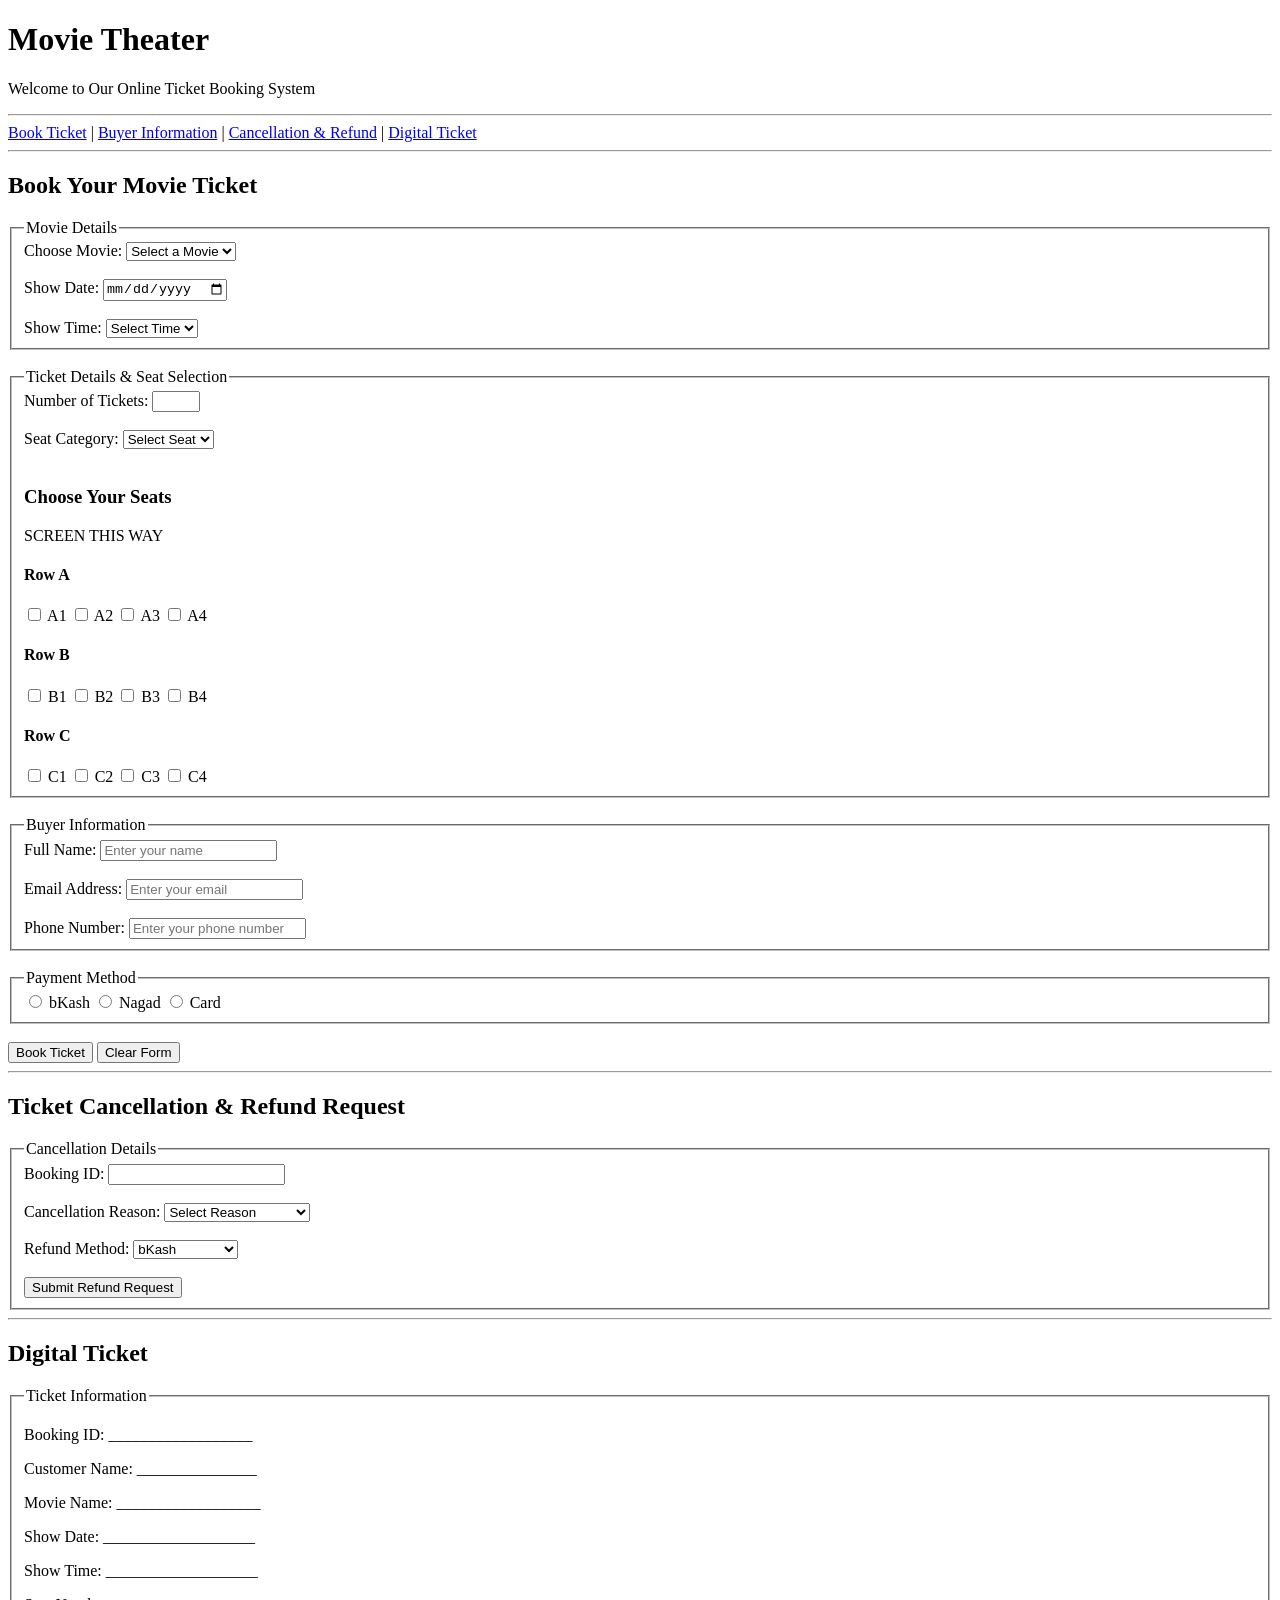
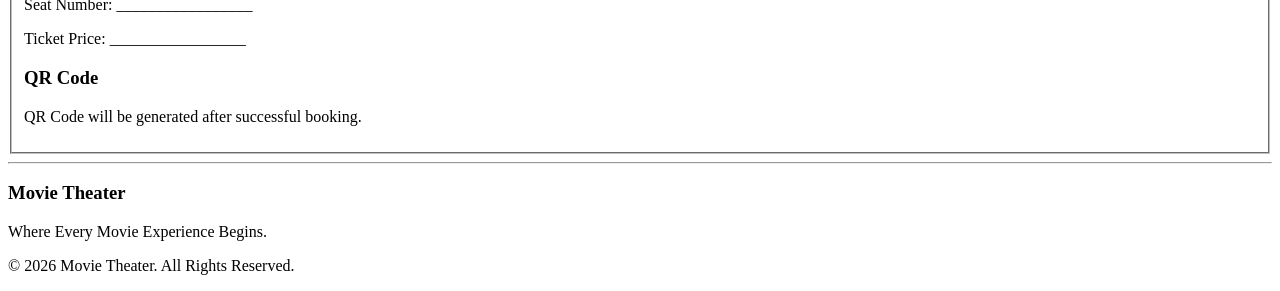
==== ticket-buyer/index.html @ be24940f "Updated Ticket Buyer HTML Module" ====
<!DOCTYPE html>
<html lang="en">

<head>
    <meta charset="UTF-8">
    <title>Movie Theater - Ticket Buyer</title>
</head>

<body>

    <h1>Movie Theater</h1>
    <p>Welcome to Our Online Ticket Booking System</p>

    <hr>

    <nav>
        <a href="#booking">Book Ticket</a> |
        <a href="#buyer">Buyer Information</a> |
        <a href="#cancellation">Cancellation & Refund</a> |
        <a href="#digital-ticket">Digital Ticket</a>
    </nav>

    <hr>

    <h2 id="booking">Book Your Movie Ticket</h2>

    <form action="#" method="post">

        <fieldset>
            <legend>Movie Details</legend>

            <label for="movie">Choose Movie:</label>
            <select id="movie" name="movie" required>
                <option value="">Select a Movie</option>
                <option value="Avengers">Avengers</option>
                <option value="Interstellar">Interstellar</option>
                <option value="Inception">Inception</option>
                <option value="Titanic">Titanic</option>
            </select>

            <br><br>

            <label for="date">Show Date:</label>
            <input type="date" id="date" name="date" required>

            <br><br>

            <label for="time">Show Time:</label>
            <select id="time" name="time" required>
                <option value="">Select Time</option>
                <option>10:00 AM</option>
                <option>01:00 PM</option>
                <option>04:00 PM</option>
                <option>07:00 PM</option>
                <option>09:00 PM</option>
            </select>
        </fieldset>

        <br>

        <fieldset>
            <legend>Ticket Details & Seat Selection</legend>

            <label for="quantity">Number of Tickets:</label>
            <input type="number" id="quantity" name="quantity" min="1" max="10" required>

            <br><br>

            <label for="category">Seat Category:</label>
            <select id="category" name="category" required>
                <option value="">Select Seat</option>
                <option>Regular</option>
                <option>Premium</option>
                <option>VIP</option>
            </select>

            <br><br>

            <h3>Choose Your Seats</h3>

            <p>SCREEN THIS WAY</p>

            <h4>Row A</h4>
            <input type="checkbox" name="seat[]" value="A1"> A1
            <input type="checkbox" name="seat[]" value="A2"> A2
            <input type="checkbox" name="seat[]" value="A3"> A3
            <input type="checkbox" name="seat[]" value="A4"> A4

            <h4>Row B</h4>
            <input type="checkbox" name="seat[]" value="B1"> B1
            <input type="checkbox" name="seat[]" value="B2"> B2
            <input type="checkbox" name="seat[]" value="B3"> B3
            <input type="checkbox" name="seat[]" value="B4"> B4

            <h4>Row C</h4>
            <input type="checkbox" name="seat[]" value="C1"> C1
            <input type="checkbox" name="seat[]" value="C2"> C2
            <input type="checkbox" name="seat[]" value="C3"> C3
            <input type="checkbox" name="seat[]" value="C4"> C4

        </fieldset>

        <br>

        <fieldset id="buyer">
            <legend>Buyer Information</legend>

            <label for="name">Full Name:</label>
            <input type="text" id="name" name="name" placeholder="Enter your name" required>

            <br><br>

            <label for="email">Email Address:</label>
            <input type="email" id="email" name="email" placeholder="Enter your email" required>

            <br><br>

            <label for="phone">Phone Number:</label>
            <input type="tel" id="phone" name="phone" placeholder="Enter your phone number" required>

        </fieldset>

        <br>

        <fieldset>
            <legend>Payment Method</legend>

            <input type="radio" id="bkash" name="payment" value="bKash" required>
            <label for="bkash">bKash</label>

            <input type="radio" id="nagad" name="payment" value="Nagad">
            <label for="nagad">Nagad</label>

            <input type="radio" id="card" name="payment" value="Card">
            <label for="card">Card</label>

        </fieldset>

        <br>

        <button type="submit">Book Ticket</button>
        <button type="reset">Clear Form</button>

    </form>

    <hr>

    <h2 id="cancellation">Ticket Cancellation & Refund Request</h2>

    <form action="#" method="post">

        <fieldset>
            <legend>Cancellation Details</legend>

            <label for="bookingid">Booking ID:</label>
            <input type="text" id="bookingid" name="bookingid" required>

            <br><br>

            <label for="reason">Cancellation Reason:</label>
            <select id="reason" name="reason" required>
                <option value="">Select Reason</option>
                <option>Change of Plans</option>
                <option>Wrong Booking</option>
                <option>Personal Emergency</option>
                <option>Other</option>
            </select>

            <br><br>

            <label for="refund">Refund Method:</label>
            <select id="refund" name="refund">
                <option>bKash</option>
                <option>Nagad</option>
                <option>Bank Account</option>
            </select>

            <br><br>

            <button type="submit">Submit Refund Request</button>
        </fieldset>

    </form>

    <hr>

    <h2 id="digital-ticket">Digital Ticket</h2>

    <fieldset>
        <legend>Ticket Information</legend>

        <p>Booking ID: __________________</p>
        <p>Customer Name: _______________</p>
        <p>Movie Name: __________________</p>
        <p>Show Date: ___________________</p>
        <p>Show Time: ___________________</p>
        <p>Seat Number: _________________</p>
        <p>Ticket Price: _________________</p>

        <h3>QR Code</h3>

        <p>QR Code will be generated after successful booking.</p>

    </fieldset>

    <hr>

    <footer>
        <h3>Movie Theater</h3>
        <p>Where Every Movie Experience Begins.</p>
        <p>&copy; 2026 Movie Theater. All Rights Reserved.</p>
    </footer>

</body>

</html>
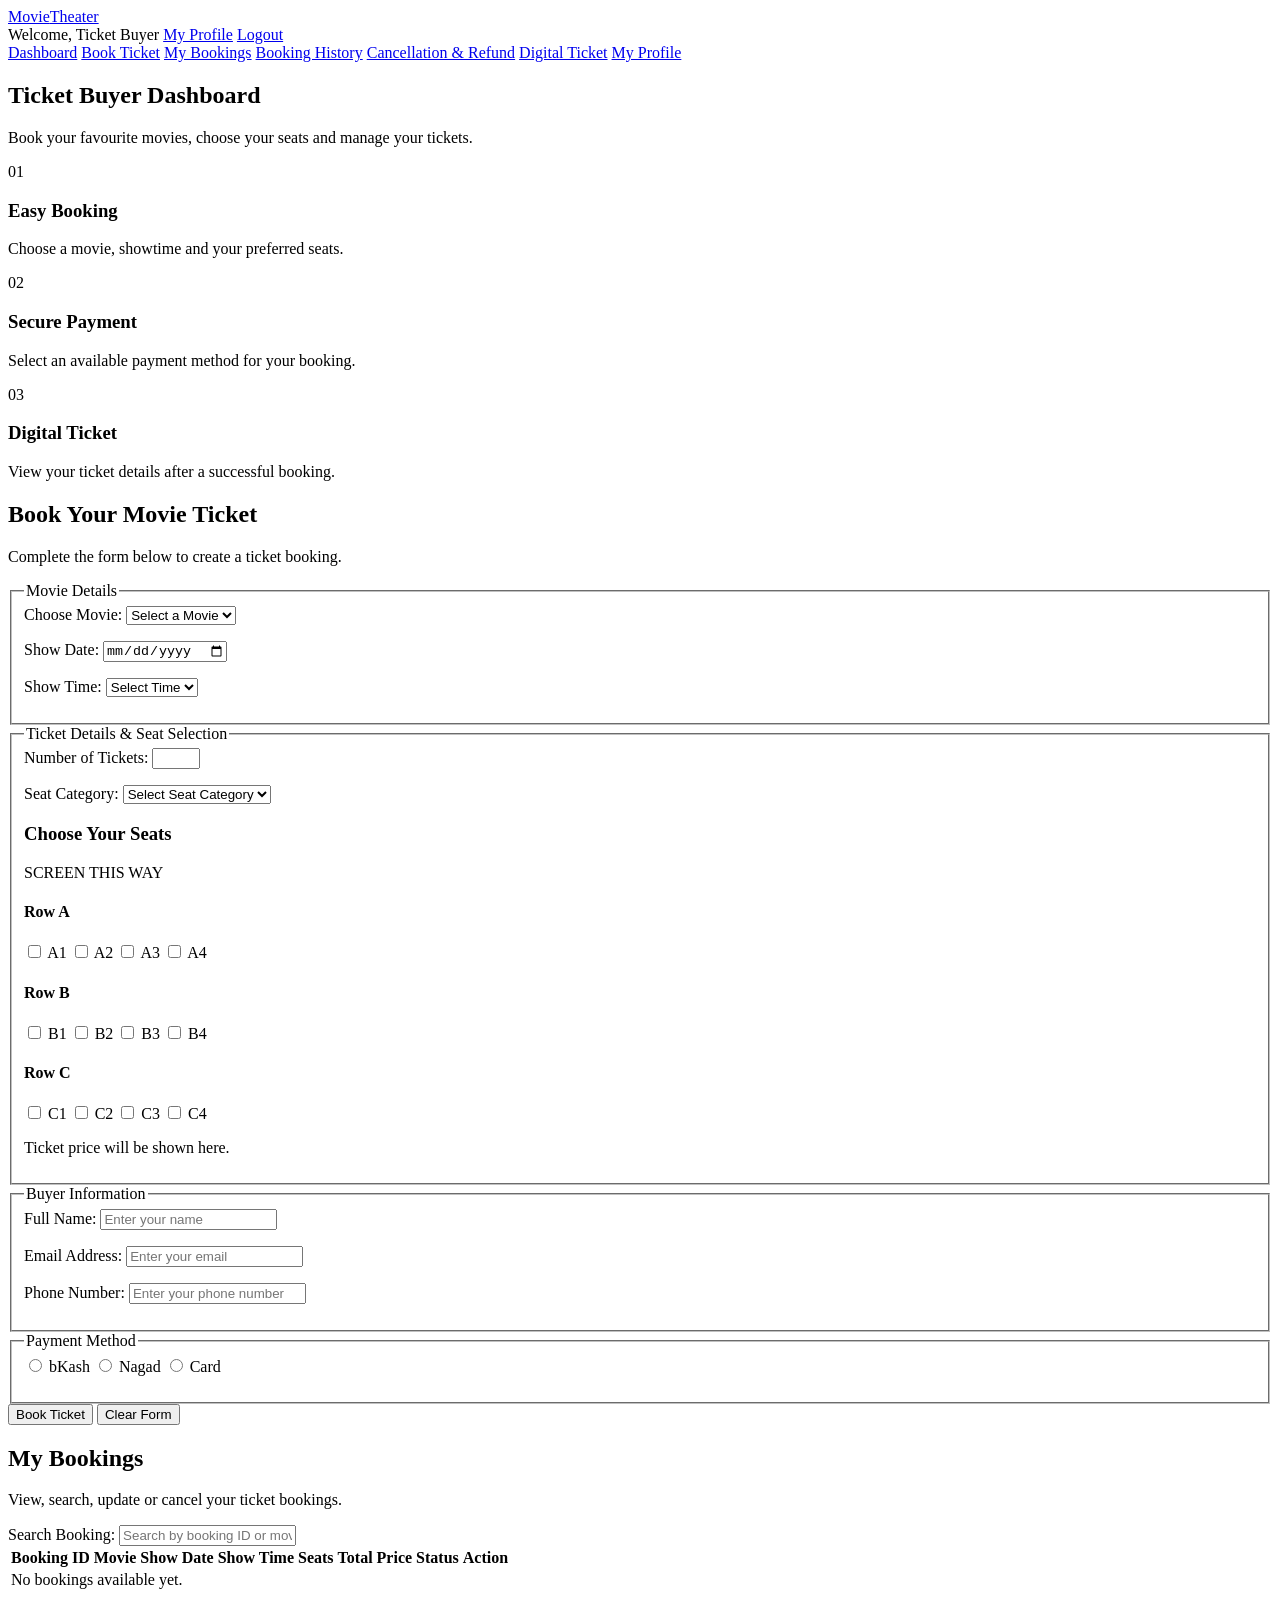
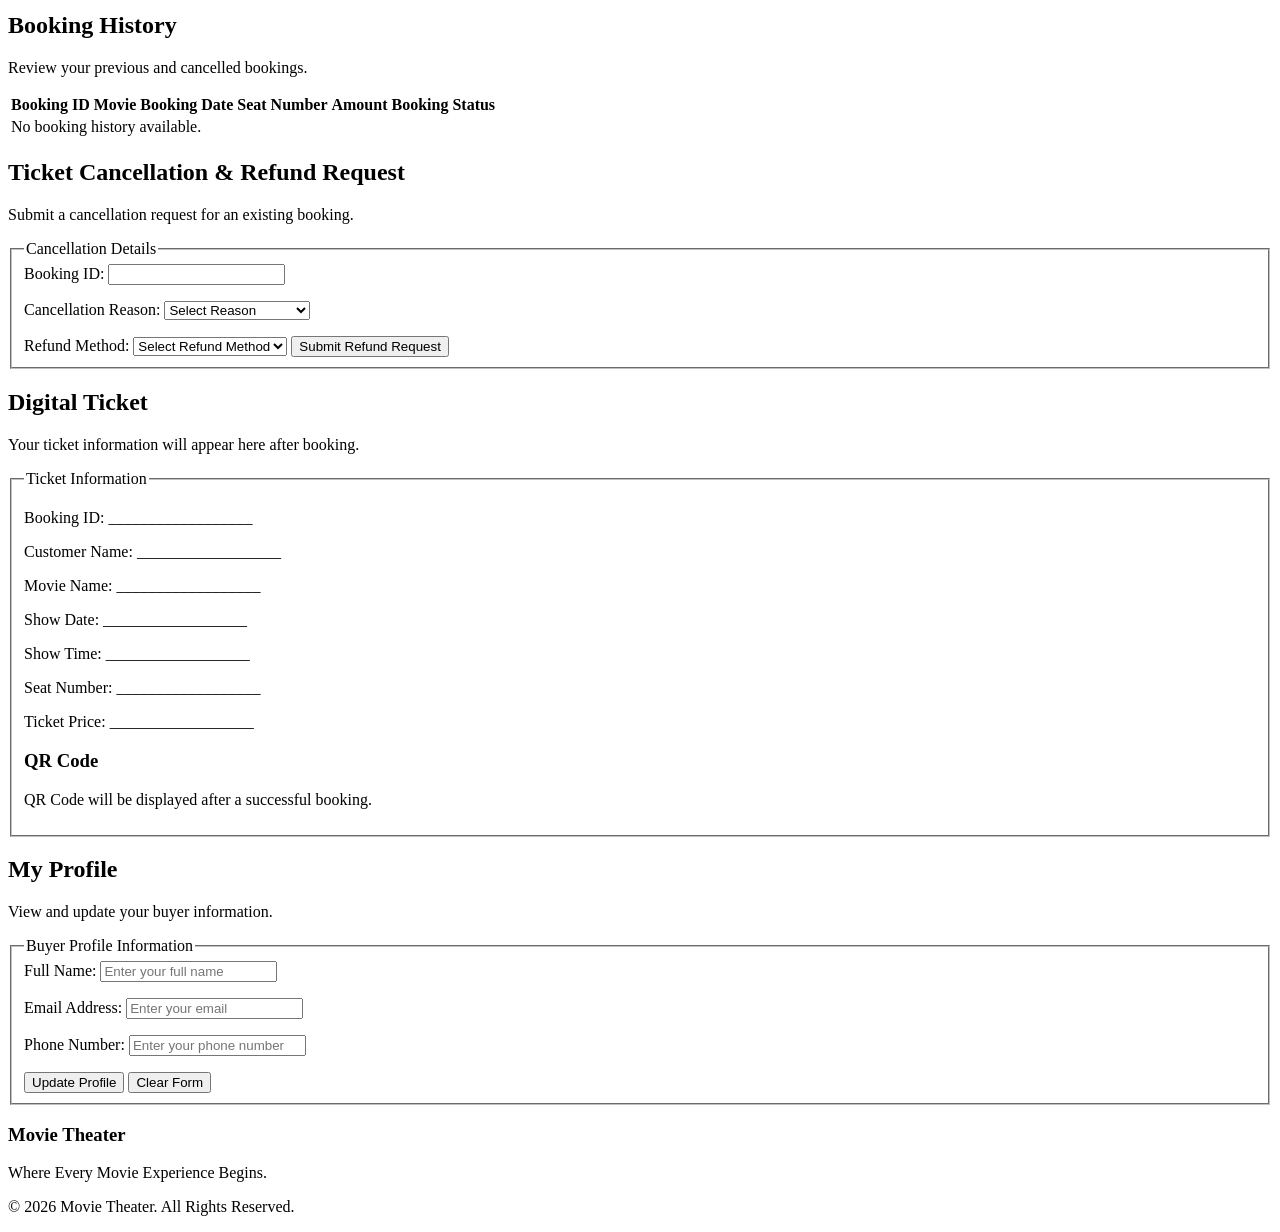
==== commit eede6cd3: "Update ticket buyer dashboard" ====
--- a/ticket-buyer/index.html
+++ b/ticket-buyer/index.html
@@ -1,216 +1,362 @@
 <!DOCTYPE html>
-<html lang="en">
+<html lang="en-US">
 
 <head>
     <meta charset="UTF-8">
-    <title>Movie Theater - Ticket Buyer</title>
+    <meta name="viewport" content="width=device-width, initial-scale=1.0">
+    <meta name="description" content="Movie Theater Ticket Buyer Dashboard">
+    <title>Ticket Buyer Dashboard | Movie Theater</title>
+    <link rel="stylesheet" href="css/style.css">
 </head>
 
 <body>
 
-    <h1>Movie Theater</h1>
-    <p>Welcome to Our Online Ticket Booking System</p>
-
-    <hr>
-
-    <nav>
-        <a href="#booking">Book Ticket</a> |
-        <a href="#buyer">Buyer Information</a> |
-        <a href="#cancellation">Cancellation & Refund</a> |
+    <!-- Header Section -->
+    <header class="header">
+        <a href="index.html" class="logo">Movie<span>Theater</span></a>
+        <div class="user-info">
+            <span id="buyerWelcome">Welcome, Ticket Buyer</span>
+            <a href="#profile" class="btn btn-small">My Profile</a>
+            <a href="#logout" class="btn btn-small btn-light">Logout</a>
+        </div>
+    </header>
+
+    <!-- Navigation Section -->
+    <nav class="topnav">
+        <a href="#dashboard" class="active">Dashboard</a>
+        <a href="#booking">Book Ticket</a>
+        <a href="#my-bookings">My Bookings</a>
+        <a href="#booking-history">Booking History</a>
+        <a href="#cancellation">Cancellation & Refund</a>
         <a href="#digital-ticket">Digital Ticket</a>
+        <a href="#profile">My Profile</a>
     </nav>
 
-    <hr>
-
-    <h2 id="booking">Book Your Movie Ticket</h2>
-
-    <form action="#" method="post">
-
-        <fieldset>
-            <legend>Movie Details</legend>
-
-            <label for="movie">Choose Movie:</label>
-            <select id="movie" name="movie" required>
-                <option value="">Select a Movie</option>
-                <option value="Avengers">Avengers</option>
-                <option value="Interstellar">Interstellar</option>
-                <option value="Inception">Inception</option>
-                <option value="Titanic">Titanic</option>
-            </select>
-
-            <br><br>
-
-            <label for="date">Show Date:</label>
-            <input type="date" id="date" name="date" required>
-
-            <br><br>
-
-            <label for="time">Show Time:</label>
-            <select id="time" name="time" required>
-                <option value="">Select Time</option>
-                <option>10:00 AM</option>
-                <option>01:00 PM</option>
-                <option>04:00 PM</option>
-                <option>07:00 PM</option>
-                <option>09:00 PM</option>
-            </select>
-        </fieldset>
-
-        <br>
-
-        <fieldset>
-            <legend>Ticket Details & Seat Selection</legend>
-
-            <label for="quantity">Number of Tickets:</label>
-            <input type="number" id="quantity" name="quantity" min="1" max="10" required>
-
-            <br><br>
-
-            <label for="category">Seat Category:</label>
-            <select id="category" name="category" required>
-                <option value="">Select Seat</option>
-                <option>Regular</option>
-                <option>Premium</option>
-                <option>VIP</option>
-            </select>
-
-            <br><br>
-
-            <h3>Choose Your Seats</h3>
-
-            <p>SCREEN THIS WAY</p>
-
-            <h4>Row A</h4>
-            <input type="checkbox" name="seat[]" value="A1"> A1
-            <input type="checkbox" name="seat[]" value="A2"> A2
-            <input type="checkbox" name="seat[]" value="A3"> A3
-            <input type="checkbox" name="seat[]" value="A4"> A4
-
-            <h4>Row B</h4>
-            <input type="checkbox" name="seat[]" value="B1"> B1
-            <input type="checkbox" name="seat[]" value="B2"> B2
-            <input type="checkbox" name="seat[]" value="B3"> B3
-            <input type="checkbox" name="seat[]" value="B4"> B4
-
-            <h4>Row C</h4>
-            <input type="checkbox" name="seat[]" value="C1"> C1
-            <input type="checkbox" name="seat[]" value="C2"> C2
-            <input type="checkbox" name="seat[]" value="C3"> C3
-            <input type="checkbox" name="seat[]" value="C4"> C4
-
-        </fieldset>
-
-        <br>
-
-        <fieldset id="buyer">
-            <legend>Buyer Information</legend>
-
-            <label for="name">Full Name:</label>
-            <input type="text" id="name" name="name" placeholder="Enter your name" required>
-
-            <br><br>
-
-            <label for="email">Email Address:</label>
-            <input type="email" id="email" name="email" placeholder="Enter your email" required>
-
-            <br><br>
-
-            <label for="phone">Phone Number:</label>
-            <input type="tel" id="phone" name="phone" placeholder="Enter your phone number" required>
-
-        </fieldset>
-
-        <br>
-
-        <fieldset>
-            <legend>Payment Method</legend>
-
-            <input type="radio" id="bkash" name="payment" value="bKash" required>
-            <label for="bkash">bKash</label>
-
-            <input type="radio" id="nagad" name="payment" value="Nagad">
-            <label for="nagad">Nagad</label>
-
-            <input type="radio" id="card" name="payment" value="Card">
-            <label for="card">Card</label>
-
-        </fieldset>
-
-        <br>
-
-        <button type="submit">Book Ticket</button>
-        <button type="reset">Clear Form</button>
-
-    </form>
-
-    <hr>
-
-    <h2 id="cancellation">Ticket Cancellation & Refund Request</h2>
-
-    <form action="#" method="post">
-
-        <fieldset>
-            <legend>Cancellation Details</legend>
-
-            <label for="bookingid">Booking ID:</label>
-            <input type="text" id="bookingid" name="bookingid" required>
-
-            <br><br>
-
-            <label for="reason">Cancellation Reason:</label>
-            <select id="reason" name="reason" required>
-                <option value="">Select Reason</option>
-                <option>Change of Plans</option>
-                <option>Wrong Booking</option>
-                <option>Personal Emergency</option>
-                <option>Other</option>
-            </select>
-
-            <br><br>
-
-            <label for="refund">Refund Method:</label>
-            <select id="refund" name="refund">
-                <option>bKash</option>
-                <option>Nagad</option>
-                <option>Bank Account</option>
-            </select>
-
-            <br><br>
-
-            <button type="submit">Submit Refund Request</button>
-        </fieldset>
-
-    </form>
-
-    <hr>
-
-    <h2 id="digital-ticket">Digital Ticket</h2>
-
-    <fieldset>
-        <legend>Ticket Information</legend>
-
-        <p>Booking ID: __________________</p>
-        <p>Customer Name: _______________</p>
-        <p>Movie Name: __________________</p>
-        <p>Show Date: ___________________</p>
-        <p>Show Time: ___________________</p>
-        <p>Seat Number: _________________</p>
-        <p>Ticket Price: _________________</p>
-
-        <h3>QR Code</h3>
-
-        <p>QR Code will be generated after successful booking.</p>
-
-    </fieldset>
-
-    <hr>
-
-    <footer>
+    <main class="container">
+
+        <!-- Dashboard Overview -->
+        <section id="dashboard" class="home-section">
+            <div class="section-heading">
+                <h1>Ticket Buyer Dashboard</h1>
+                <p>Book your favourite movies, choose your seats and manage your tickets.</p>
+            </div>
+
+            <div class="feature-strip">
+                <div class="feature">
+                    <span class="feature-icon">01</span>
+                    <h3>Easy Booking</h3>
+                    <p>Choose a movie, showtime and your preferred seats.</p>
+                </div>
+                <div class="feature">
+                    <span class="feature-icon">02</span>
+                    <h3>Secure Payment</h3>
+                    <p>Select an available payment method for your booking.</p>
+                </div>
+                <div class="feature">
+                    <span class="feature-icon">03</span>
+                    <h3>Digital Ticket</h3>
+                    <p>View your ticket details after a successful booking.</p>
+                </div>
+            </div>
+        </section>
+
+        <!-- Movie Ticket Booking -->
+        <section id="booking" class="home-section">
+            <div class="section-heading">
+                <h2>Book Your Movie Ticket</h2>
+                <p>Complete the form below to create a ticket booking.</p>
+            </div>
+
+            <form id="bookingForm" action="#" method="get">
+
+                <fieldset>
+                    <legend>Movie Details</legend>
+
+                    <label for="movie">Choose Movie:</label>
+                    <select id="movie" name="movie" required>
+                        <option value="">Select a Movie</option>
+                        <option value="Avengers">Avengers</option>
+                        <option value="Interstellar">Interstellar</option>
+                        <option value="Inception">Inception</option>
+                        <option value="Titanic">Titanic</option>
+                    </select>
+                    <p class="error" id="movieError"></p>
+
+                    <label for="date">Show Date:</label>
+                    <input type="date" id="date" name="date" required>
+                    <p class="error" id="dateError"></p>
+
+                    <label for="time">Show Time:</label>
+                    <select id="time" name="time" required>
+                        <option value="">Select Time</option>
+                        <option value="10:00 AM">10:00 AM</option>
+                        <option value="01:00 PM">01:00 PM</option>
+                        <option value="04:00 PM">04:00 PM</option>
+                        <option value="07:00 PM">07:00 PM</option>
+                        <option value="09:00 PM">09:00 PM</option>
+                    </select>
+                    <p class="error" id="timeError"></p>
+                </fieldset>
+
+                <fieldset>
+                    <legend>Ticket Details & Seat Selection</legend>
+
+                    <label for="quantity">Number of Tickets:</label>
+                    <input type="number" id="quantity" name="quantity" min="1" max="10" required>
+                    <p class="error" id="quantityError"></p>
+
+                    <label for="category">Seat Category:</label>
+                    <select id="category" name="category" required>
+                        <option value="">Select Seat Category</option>
+                        <option value="Regular">Regular</option>
+                        <option value="Premium">Premium</option>
+                        <option value="VIP">VIP</option>
+                    </select>
+                    <p class="error" id="categoryError"></p>
+
+                    <h3>Choose Your Seats</h3>
+                    <p class="screen">SCREEN THIS WAY</p>
+
+                    <h4>Row A</h4>
+                    <input type="checkbox" id="seatA1" name="seat[]" value="A1">
+                    <label for="seatA1">A1</label>
+                    <input type="checkbox" id="seatA2" name="seat[]" value="A2">
+                    <label for="seatA2">A2</label>
+                    <input type="checkbox" id="seatA3" name="seat[]" value="A3">
+                    <label for="seatA3">A3</label>
+                    <input type="checkbox" id="seatA4" name="seat[]" value="A4">
+                    <label for="seatA4">A4</label>
+
+                    <h4>Row B</h4>
+                    <input type="checkbox" id="seatB1" name="seat[]" value="B1">
+                    <label for="seatB1">B1</label>
+                    <input type="checkbox" id="seatB2" name="seat[]" value="B2">
+                    <label for="seatB2">B2</label>
+                    <input type="checkbox" id="seatB3" name="seat[]" value="B3">
+                    <label for="seatB3">B3</label>
+                    <input type="checkbox" id="seatB4" name="seat[]" value="B4">
+                    <label for="seatB4">B4</label>
+
+                    <h4>Row C</h4>
+                    <input type="checkbox" id="seatC1" name="seat[]" value="C1">
+                    <label for="seatC1">C1</label>
+                    <input type="checkbox" id="seatC2" name="seat[]" value="C2">
+                    <label for="seatC2">C2</label>
+                    <input type="checkbox" id="seatC3" name="seat[]" value="C3">
+                    <label for="seatC3">C3</label>
+                    <input type="checkbox" id="seatC4" name="seat[]" value="C4">
+                    <label for="seatC4">C4</label>
+
+                    <p class="error" id="seatError"></p>
+                    <p id="priceSummary">Ticket price will be shown here.</p>
+                </fieldset>
+
+                <fieldset>
+                    <legend>Buyer Information</legend>
+
+                    <label for="name">Full Name:</label>
+                    <input type="text" id="name" name="name" placeholder="Enter your name" required>
+                    <p class="error" id="nameError"></p>
+
+                    <label for="email">Email Address:</label>
+                    <input type="email" id="email" name="email" placeholder="Enter your email" required>
+                    <p class="error" id="emailError"></p>
+
+                    <label for="phone">Phone Number:</label>
+                    <input type="tel" id="phone" name="phone" placeholder="Enter your phone number" required>
+                    <p class="error" id="phoneError"></p>
+                </fieldset>
+
+                <fieldset>
+                    <legend>Payment Method</legend>
+
+                    <input type="radio" id="bkash" name="payment" value="bKash" required>
+                    <label for="bkash">bKash</label>
+
+                    <input type="radio" id="nagad" name="payment" value="Nagad">
+                    <label for="nagad">Nagad</label>
+
+                    <input type="radio" id="card" name="payment" value="Card">
+                    <label for="card">Card</label>
+                    <p class="error" id="paymentError"></p>
+                </fieldset>
+
+                <button type="submit">Book Ticket</button>
+                <button type="reset">Clear Form</button>
+            </form>
+        </section>
+
+        <!-- My Bookings -->
+        <section id="my-bookings" class="home-section">
+            <div class="section-heading">
+                <h2>My Bookings</h2>
+                <p>View, search, update or cancel your ticket bookings.</p>
+            </div>
+
+            <div class="card">
+                <label for="bookingSearch">Search Booking:</label>
+                <input type="text" id="bookingSearch" placeholder="Search by booking ID or movie name">
+
+                <div class="table-wrapper">
+                    <table class="data-table">
+                        <thead>
+                            <tr>
+                                <th>Booking ID</th>
+                                <th>Movie</th>
+                                <th>Show Date</th>
+                                <th>Show Time</th>
+                                <th>Seats</th>
+                                <th>Total Price</th>
+                                <th>Status</th>
+                                <th>Action</th>
+                            </tr>
+                        </thead>
+                        <tbody id="bookingTableBody">
+                            <tr>
+                                <td colspan="8">No bookings available yet.</td>
+                            </tr>
+                        </tbody>
+                    </table>
+                </div>
+            </div>
+        </section>
+
+        <!-- Booking History -->
+        <section id="booking-history" class="home-section">
+            <div class="section-heading">
+                <h2>Booking History</h2>
+                <p>Review your previous and cancelled bookings.</p>
+            </div>
+
+            <div class="card">
+                <div class="table-wrapper">
+                    <table class="data-table">
+                        <thead>
+                            <tr>
+                                <th>Booking ID</th>
+                                <th>Movie</th>
+                                <th>Booking Date</th>
+                                <th>Seat Number</th>
+                                <th>Amount</th>
+                                <th>Booking Status</th>
+                            </tr>
+                        </thead>
+                        <tbody id="historyTableBody">
+                            <tr>
+                                <td colspan="6">No booking history available.</td>
+                            </tr>
+                        </tbody>
+                    </table>
+                </div>
+            </div>
+        </section>
+
+        <!-- Cancellation and Refund -->
+        <section id="cancellation" class="home-section">
+            <div class="section-heading">
+                <h2>Ticket Cancellation & Refund Request</h2>
+                <p>Submit a cancellation request for an existing booking.</p>
+            </div>
+
+            <form id="cancellationForm" action="#" method="get">
+                <fieldset>
+                    <legend>Cancellation Details</legend>
+
+                    <label for="bookingid">Booking ID:</label>
+                    <input type="text" id="bookingid" name="bookingid" required>
+                    <p class="error" id="bookingIdError"></p>
+
+                    <label for="reason">Cancellation Reason:</label>
+                    <select id="reason" name="reason" required>
+                        <option value="">Select Reason</option>
+                        <option value="Change of Plans">Change of Plans</option>
+                        <option value="Wrong Booking">Wrong Booking</option>
+                        <option value="Personal Emergency">Personal Emergency</option>
+                        <option value="Other">Other</option>
+                    </select>
+                    <p class="error" id="reasonError"></p>
+
+                    <label for="refund">Refund Method:</label>
+                    <select id="refund" name="refund" required>
+                        <option value="">Select Refund Method</option>
+                        <option value="bKash">bKash</option>
+                        <option value="Nagad">Nagad</option>
+                        <option value="Bank Account">Bank Account</option>
+                    </select>
+
+                    <button type="submit">Submit Refund Request</button>
+                </fieldset>
+            </form>
+        </section>
+
+        <!-- Digital Ticket -->
+        <section id="digital-ticket" class="home-section">
+            <div class="section-heading">
+                <h2>Digital Ticket</h2>
+                <p>Your ticket information will appear here after booking.</p>
+            </div>
+
+            <fieldset>
+                <legend>Ticket Information</legend>
+
+                <p>Booking ID: <span id="ticketBookingId">__________________</span></p>
+                <p>Customer Name: <span id="ticketCustomerName">__________________</span></p>
+                <p>Movie Name: <span id="ticketMovieName">__________________</span></p>
+                <p>Show Date: <span id="ticketShowDate">__________________</span></p>
+                <p>Show Time: <span id="ticketShowTime">__________________</span></p>
+                <p>Seat Number: <span id="ticketSeatNumber">__________________</span></p>
+                <p>Ticket Price: <span id="ticketPrice">__________________</span></p>
+
+                <h3>QR Code</h3>
+                <div id="qrCodeArea">
+                    <p>QR Code will be displayed after a successful booking.</p>
+                </div>
+            </fieldset>
+        </section>
+
+        <!-- My Profile -->
+        <section id="profile" class="home-section">
+            <div class="section-heading">
+                <h2>My Profile</h2>
+                <p>View and update your buyer information.</p>
+            </div>
+
+            <form id="profileForm" action="#" method="get">
+                <fieldset>
+                    <legend>Buyer Profile Information</legend>
+
+                    <label for="profileName">Full Name:</label>
+                    <input type="text" id="profileName" name="profileName" placeholder="Enter your full name" required>
+                    <p class="error" id="profileNameError"></p>
+
+                    <label for="profileEmail">Email Address:</label>
+                    <input type="email" id="profileEmail" name="profileEmail" placeholder="Enter your email" required>
+                    <p class="error" id="profileEmailError"></p>
+
+                    <label for="profilePhone">Phone Number:</label>
+                    <input type="tel" id="profilePhone" name="profilePhone" placeholder="Enter your phone number"
+                        required>
+                    <p class="error" id="profilePhoneError"></p>
+
+                    <button type="submit">Update Profile</button>
+                    <button type="reset">Clear Form</button>
+                </fieldset>
+            </form>
+        </section>
+
+    </main>
+
+    <!-- Footer Section -->
+    <footer class="footer">
         <h3>Movie Theater</h3>
         <p>Where Every Movie Experience Begins.</p>
         <p>&copy; 2026 Movie Theater. All Rights Reserved.</p>
     </footer>
 
+    <!-- JavaScript Files -->
+    <script src="js/data.js"></script>
+    <script src="js/common.js"></script>
+    <script src="js/buyer.js"></script>
 </body>
 
 </html>
--- a/ticket-buyer/css/style.css
+++ b/ticket-buyer/css/style.css
@@ -0,0 +1 @@
+/* Ticket Buyer styles will be added in the CSS phase. */
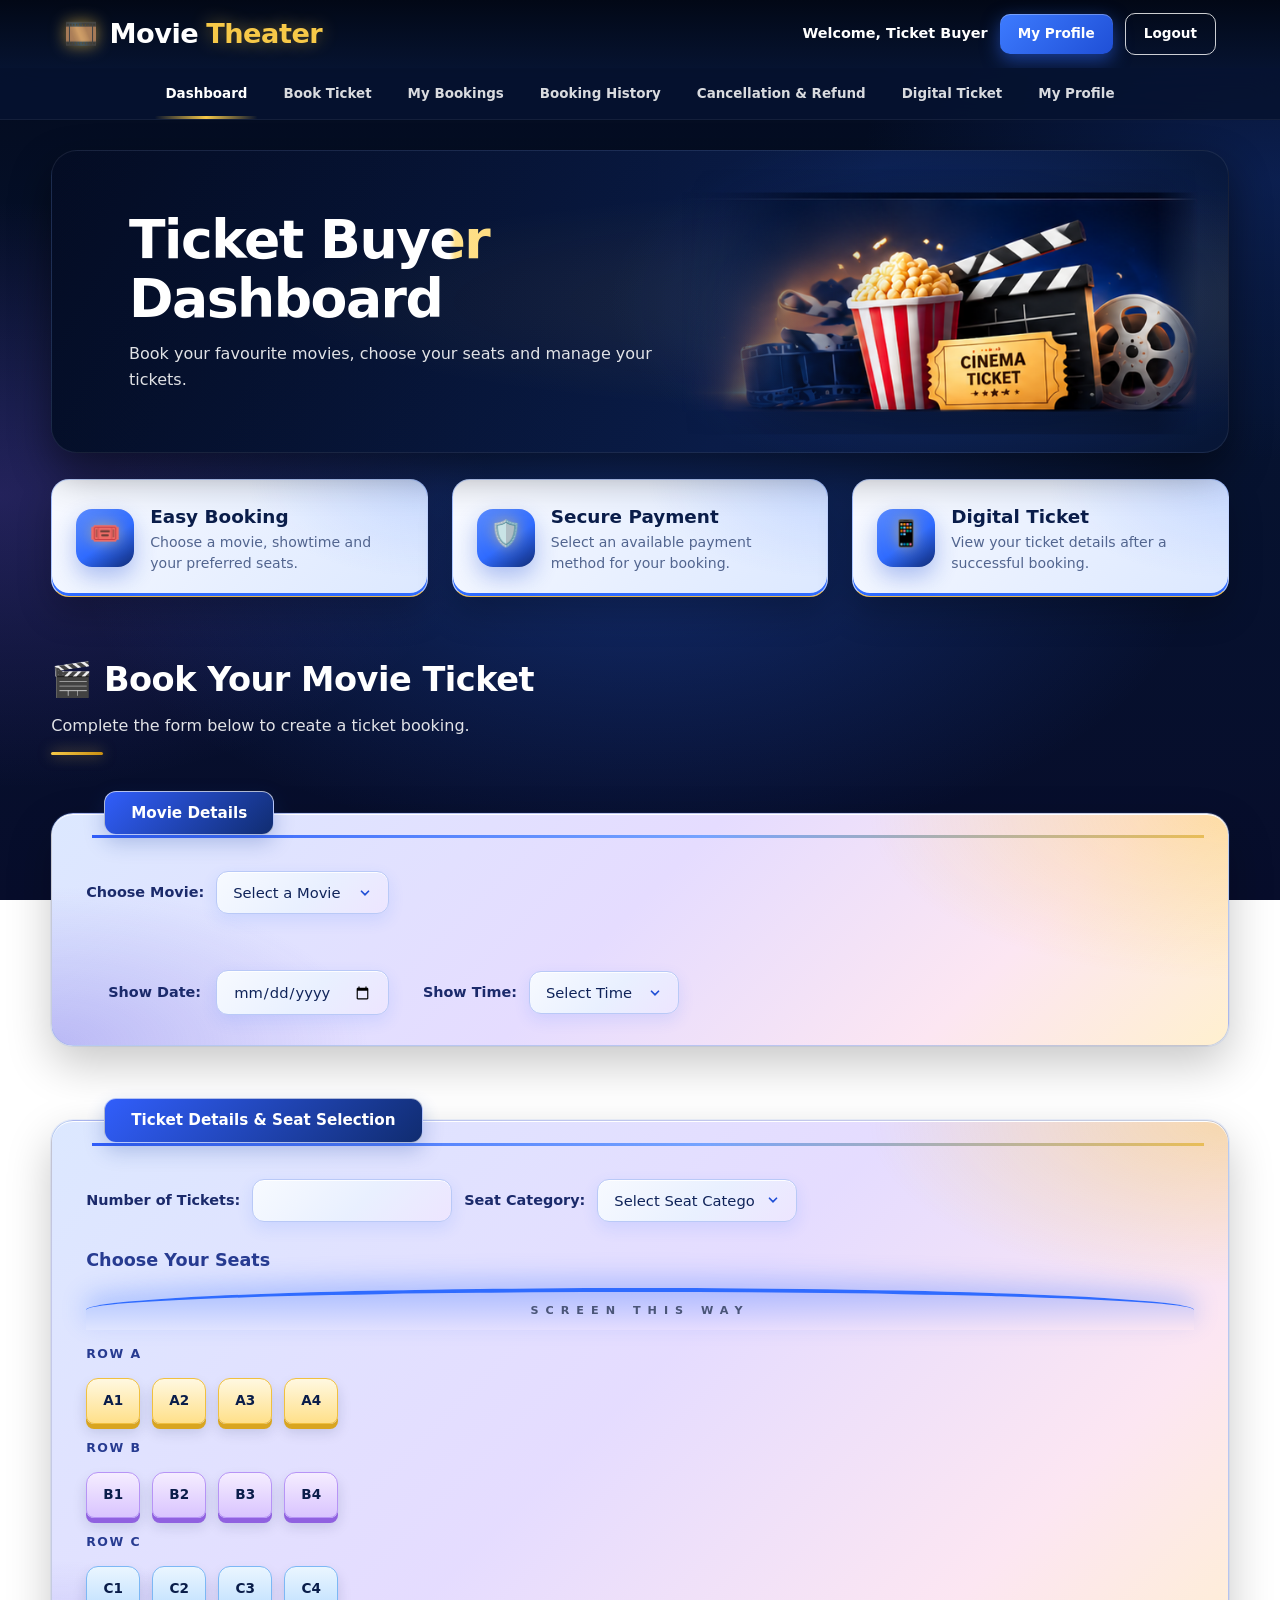
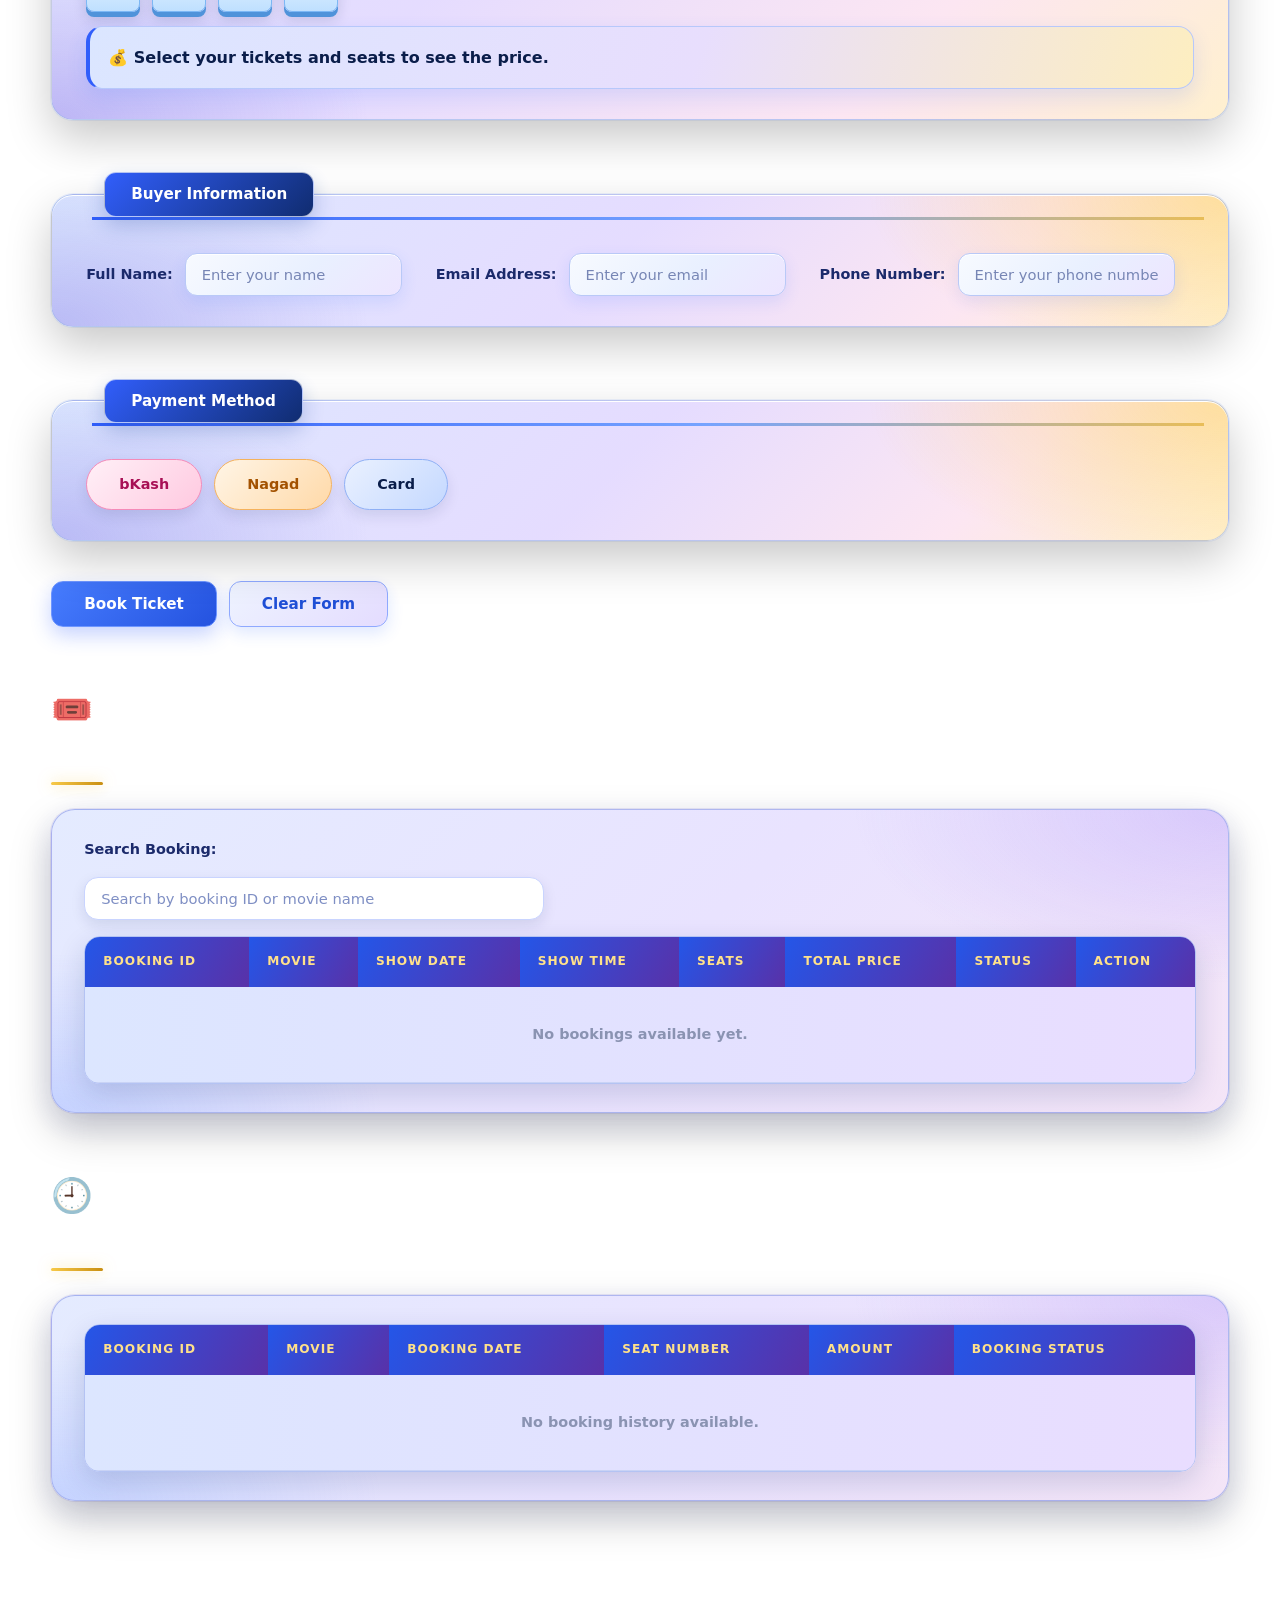
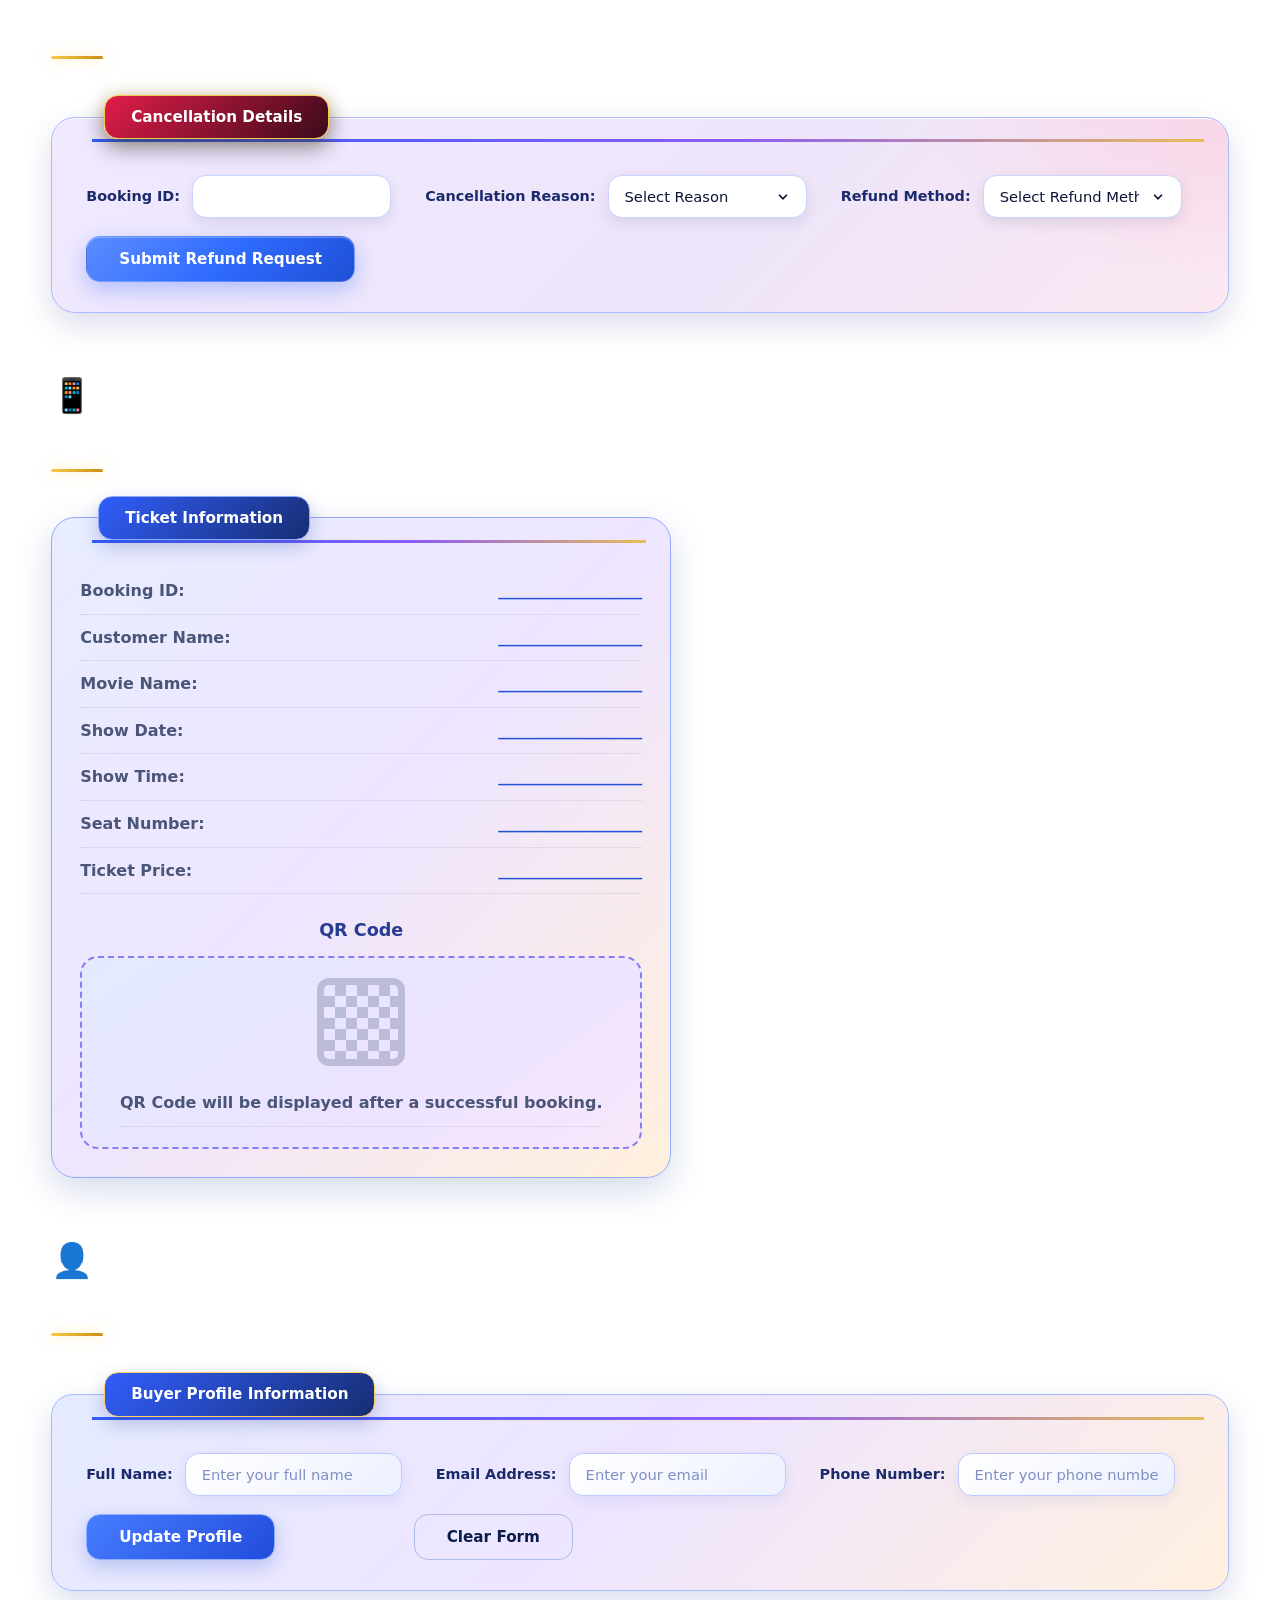
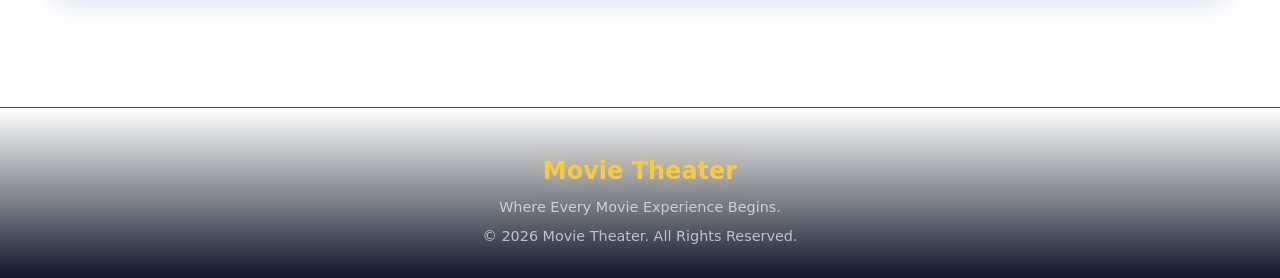
==== commit 8f68426c: "Update Ticket Buyer Dashboard" ====
--- a/ticket-buyer/index.html
+++ b/ticket-buyer/index.html
@@ -115,8 +115,7 @@
                     <p class="error" id="categoryError"></p>
 
                     <h3>Choose Your Seats</h3>
-                    <p class="screen">SCREEN THIS WAY</p>
-
+                    <p class="screen-label">SCREEN THIS WAY</p>
                     <h4>Row A</h4>
                     <input type="checkbox" id="seatA1" name="seat[]" value="A1">
                     <label for="seatA1">A1</label>
--- a/ticket-buyer/css/style.css
+++ b/ticket-buyer/css/style.css
@@ -1 +1,2551 @@
-/* Ticket Buyer styles will be added in the CSS phase. */
+/* ==========================================================
+   MovieTheater – Premium Cinema UI (CSS only, matches mockup)
+   Save as: css/style.css
+   ========================================================== */
+/* Pure HTML + CSS + JS project: system fonts only, no external links */
+
+:root {
+    --navy-950: #030a1c;
+    --navy-900: #061330;
+    --navy-800: #0a1d4a;
+    --navy-700: #102a6b;
+    --blue: #2f6bff;
+    --gold-300: #ffe08a;
+    --gold-400: #f7c948;
+    --gold-600: #c98f12;
+    --ink: #0b1533;
+    --ink-soft: #4a5578;
+    --ink-mute: #8a93b2;
+    --glass: linear-gradient(145deg, #fff 0%, #eef2ff 55%, #d9e3ff 100%);
+    --danger: #ff5d6c;
+    --shadow: 0 18px 40px rgba(0, 0, 0, .45);
+    --ease: cubic-bezier(.22, .8, .24, 1);
+}
+
+*,
+*::before,
+*::after {
+    box-sizing: border-box;
+    margin: 0;
+    padding: 0;
+}
+
+html {
+    scroll-behavior: smooth;
+    scroll-padding-top: 80px;
+}
+
+a {
+    color: inherit;
+    text-decoration: none;
+}
+
+body {
+    font-family: "Segoe UI", system-ui, -apple-system, Roboto, Arial, sans-serif;
+    line-height: 1.6;
+    color: #fff;
+    -webkit-font-smoothing: antialiased;
+    background:
+        radial-gradient(800px 420px at 50% 62%, rgba(47, 107, 255, .26), transparent 70%),
+        radial-gradient(600px 400px at 100% 25%, rgba(16, 42, 107, .6), transparent 70%),
+        linear-gradient(180deg, var(--navy-950), var(--navy-900) 45%, #050e26);
+    background-attachment: fixed;
+}
+
+::selection {
+    background: var(--gold-400);
+    color: var(--navy-950);
+}
+
+::-webkit-scrollbar {
+    width: 10px;
+}
+
+::-webkit-scrollbar-track {
+    background: var(--navy-950);
+}
+
+::-webkit-scrollbar-thumb {
+    background: linear-gradient(var(--gold-400), var(--gold-600));
+    border-radius: 10px;
+    border: 2px solid var(--navy-950);
+}
+
+/* ---------- Header ---------- */
+.header {
+    display: flex;
+    align-items: center;
+    justify-content: space-between;
+    gap: 16px;
+    padding: 12px 5vw;
+    background: linear-gradient(180deg, #020816, var(--navy-900));
+}
+
+.logo {
+    display: inline-flex;
+    align-items: center;
+    gap: 8px;
+    font-size: 1.7rem;
+    font-weight: 800;
+    letter-spacing: -.5px;
+}
+
+.logo::before {
+    content: "🎞️";
+    margin-right: 4px;
+    filter: drop-shadow(0 0 8px rgba(247, 201, 72, .7));
+}
+
+.logo span {
+    color: var(--gold-400);
+    text-shadow: 0 0 18px rgba(247, 201, 72, .45);
+}
+
+.user-info {
+    display: flex;
+    align-items: center;
+    gap: 12px;
+    flex-wrap: wrap;
+    font-size: .9rem;
+    font-weight: 700;
+}
+
+/* ---------- Buttons ---------- */
+.btn,
+button {
+    font-family: inherit;
+    cursor: pointer;
+    border: 0;
+    transition: transform .25s var(--ease), box-shadow .25s var(--ease), background .25s, color .25s, border-color .25s;
+}
+
+.btn {
+    display: inline-flex;
+    padding: 9px 18px;
+    font-size: .85rem;
+    font-weight: 700;
+    color: #fff;
+    border-radius: 10px;
+    background: linear-gradient(135deg, #3d7bff, #1f4fd6);
+    box-shadow: 0 6px 18px rgba(47, 107, 255, .5), inset 0 1px 0 rgba(255, 255, 255, .3);
+}
+
+.btn-light {
+    background: transparent;
+    border: 1px solid rgba(255, 255, 255, .8);
+    box-shadow: none;
+}
+
+.btn:hover {
+    transform: translateY(-2px);
+    box-shadow: 0 0 28px rgba(47, 107, 255, .6);
+}
+
+.btn-light:hover {
+    background: #fff;
+    color: var(--navy-900);
+}
+
+button[type="submit"],
+button[type="reset"] {
+    padding: 13px 32px;
+    font-size: .95rem;
+    font-weight: 800;
+    border-radius: 14px;
+}
+
+button[type="submit"] {
+    color: var(--navy-950);
+    background: linear-gradient(135deg, var(--gold-300), var(--gold-400) 45%, var(--gold-600));
+    box-shadow: 0 10px 26px rgba(247, 201, 72, .35), inset 0 1px 0 rgba(255, 255, 255, .6);
+}
+
+button[type="submit"]:hover {
+    transform: translateY(-3px);
+    box-shadow: 0 0 30px rgba(247, 201, 72, .55);
+}
+
+button[type="reset"] {
+    color: var(--navy-800);
+    background: transparent;
+    border: 1.5px solid #aebbe8;
+}
+
+button[type="reset"]:hover {
+    color: #fff;
+    background: var(--navy-800);
+    border-color: var(--navy-800);
+    transform: translateY(-3px);
+}
+
+form>button[type="reset"] {
+    color: #fff;
+    border-color: rgba(255, 255, 255, .4);
+}
+
+form>button[type="reset"]:hover {
+    color: var(--gold-400);
+    background: transparent;
+    border-color: var(--gold-400);
+}
+
+button:active,
+.btn:active {
+    transform: scale(.97);
+}
+
+:focus-visible {
+    outline: 3px solid rgba(247, 201, 72, .7);
+    outline-offset: 3px;
+}
+
+/* ---------- Nav ---------- */
+.topnav {
+    position: sticky;
+    top: 0;
+    z-index: 50;
+    display: flex;
+    justify-content: center;
+    gap: 4px;
+    padding: 0 3vw;
+    overflow-x: auto;
+    white-space: nowrap;
+    scrollbar-width: none;
+    background: rgba(6, 19, 48, .88);
+    backdrop-filter: blur(14px);
+    border-bottom: 1px solid rgba(255, 255, 255, .06);
+}
+
+.topnav::-webkit-scrollbar {
+    display: none;
+}
+
+.topnav a {
+    position: relative;
+    padding: 15px 16px;
+    font-size: .84rem;
+    font-weight: 700;
+    color: rgba(255, 255, 255, .85);
+    transition: color .25s;
+}
+
+.topnav a::after {
+    content: "";
+    position: absolute;
+    left: 50%;
+    bottom: 0;
+    width: 0;
+    height: 3px;
+    border-radius: 3px;
+    background: linear-gradient(90deg, transparent, var(--gold-400), transparent);
+    transform: translateX(-50%);
+    transition: width .3s var(--ease);
+}
+
+.topnav a:hover,
+.topnav a.active {
+    color: #fff;
+}
+
+.topnav a:hover::after,
+.topnav a.active::after {
+    width: 90%;
+}
+
+/* ---------- Layout & headings ---------- */
+.container {
+    width: min(1180px, 92%);
+    margin: 0 auto;
+    padding: 30px 0 60px;
+}
+
+.home-section {
+    margin-bottom: 56px;
+    animation: up .7s var(--ease) both;
+}
+
+@keyframes up {
+    from {
+        opacity: 0;
+        transform: translateY(24px);
+    }
+}
+
+.section-heading {
+    margin-bottom: 24px;
+}
+
+.section-heading h2 {
+    font-size: clamp(1.6rem, 3vw, 2.1rem);
+    font-weight: 800;
+    letter-spacing: -.5px;
+}
+
+.section-heading p {
+    margin-top: 6px;
+    color: rgba(255, 255, 255, .88);
+}
+
+.section-heading::after {
+    content: "";
+    display: block;
+    width: 52px;
+    height: 3px;
+    margin-top: 14px;
+    border-radius: 4px;
+    background: linear-gradient(90deg, var(--gold-400), var(--gold-600));
+    box-shadow: 0 0 14px rgba(247, 201, 72, .6);
+}
+
+#booking h2::before {
+    content: "🎬 ";
+}
+
+#my-bookings h2::before {
+    content: "🎟️ ";
+}
+
+#booking-history h2::before {
+    content: "🕘 ";
+}
+
+#cancellation h2::before {
+    content: "↩️ ";
+}
+
+#digital-ticket h2::before {
+    content: "📱 ";
+}
+
+#profile h2::before {
+    content: "👤 ";
+}
+
+/* ---------- Hero (curtains + gold "Dashboard" + cinema props) ---------- */
+#dashboard .section-heading {
+    position: relative;
+    isolation: isolate;
+    overflow: hidden;
+    margin-bottom: 0;
+    padding: clamp(34px, 5vw, 60px) clamp(24px, 6vw, 80px);
+    border: 1px solid rgba(255, 255, 255, .08);
+    border-radius: 26px;
+    box-shadow: var(--shadow);
+    background:
+        radial-gradient(420px 240px at 82% 50%, rgba(247, 201, 72, .22), transparent 70%),
+        radial-gradient(600px 300px at 0 100%, rgba(47, 107, 255, .25), transparent 70%),
+        linear-gradient(135deg, #040d26, #0a1d4a 60%, #071636);
+}
+
+#dashboard .section-heading::before {
+    /* red stage curtains */
+    content: "";
+    position: absolute;
+    inset: 0;
+    z-index: -1;
+    pointer-events: none;
+    background:
+        repeating-linear-gradient(90deg, rgba(0, 0, 0, .25) 0 6px, transparent 6px 14px) left / 9% 100% no-repeat,
+        repeating-linear-gradient(90deg, rgba(0, 0, 0, .25) 0 6px, transparent 6px 14px) right / 9% 100% no-repeat,
+        linear-gradient(90deg, #a30f22, #6d0a17 5%, transparent 11%),
+        linear-gradient(270deg, #a30f22, #6d0a17 5%, transparent 11%);
+}
+
+#dashboard .section-heading::after {
+    /* cinema props */
+    content: "🎞️🍿🎟️";
+    position: absolute;
+    right: 7%;
+    top: 50%;
+    width: auto;
+    height: auto;
+    margin: 0;
+    font-size: clamp(2.4rem, 6vw, 4.6rem);
+    letter-spacing: -.1em;
+    white-space: nowrap;
+    background: none;
+    box-shadow: none;
+    transform: translateY(-50%);
+    filter: drop-shadow(0 0 28px rgba(247, 201, 72, .6));
+    animation: float 4s ease-in-out infinite;
+}
+
+@keyframes float {
+    50% {
+        transform: translateY(-58%);
+    }
+}
+
+#dashboard .section-heading h1 {
+    display: inline-block;
+    font-size: clamp(2rem, 5vw, 3.6rem);
+    font-weight: 800;
+    line-height: 1.1;
+    letter-spacing: -1.5px;
+    white-space: nowrap;
+    background: linear-gradient(90deg, #fff 0 53%, var(--gold-300) 54%, var(--gold-400));
+    -webkit-background-clip: text;
+    background-clip: text;
+    -webkit-text-fill-color: transparent;
+    /* "Dashboard" gold: adjust 53%/54% if needed */
+}
+
+#dashboard .section-heading p {
+    display: block;
+    max-width: 520px;
+    margin-top: 12px;
+}
+
+/* ---------- Feature cards ---------- */
+.feature-strip {
+    display: grid;
+    grid-template-columns: repeat(auto-fit, minmax(250px, 1fr));
+    gap: 24px;
+    margin-top: 26px;
+}
+
+.feature {
+    display: grid;
+    grid-template-columns: auto 1fr;
+    column-gap: 16px;
+    align-items: center;
+    padding: 22px 24px;
+    color: var(--ink);
+    background: var(--glass);
+    border-radius: 18px;
+    box-shadow: var(--shadow), inset 0 -3px 0 rgba(247, 201, 72, .8);
+    transition: transform .35s var(--ease), box-shadow .35s var(--ease);
+}
+
+.feature:hover {
+    transform: translateY(-8px);
+    box-shadow: 0 26px 50px rgba(0, 0, 0, .5), 0 0 28px rgba(247, 201, 72, .35), inset 0 -3px 0 var(--gold-400);
+}
+
+.feature-icon {
+    grid-row: span 2;
+    display: grid;
+    place-items: center;
+    width: 58px;
+    height: 58px;
+    font-size: 0;
+    border-radius: 16px;
+    background: linear-gradient(145deg, var(--navy-700), var(--navy-950));
+    box-shadow: 0 8px 18px rgba(10, 29, 74, .55), inset 0 1px 0 rgba(255, 255, 255, .2);
+}
+
+.feature-icon::before {
+    font-size: 1.6rem;
+    filter: drop-shadow(0 0 8px rgba(247, 201, 72, .6));
+}
+
+.feature:nth-child(1) .feature-icon::before {
+    content: "🎟️";
+}
+
+.feature:nth-child(2) .feature-icon::before {
+    content: "🛡️";
+}
+
+.feature:nth-child(3) .feature-icon::before {
+    content: "📱";
+}
+
+.feature h3 {
+    font-size: 1.15rem;
+    font-weight: 800;
+}
+
+.feature p {
+    font-size: .88rem;
+    line-height: 1.5;
+    color: var(--ink-soft);
+}
+
+/* ==========================================================
+   FORMS – fields sit in ONE row like the mockup
+   ========================================================== */
+form {
+    display: flex;
+    flex-wrap: wrap;
+    gap: 40px 12px;
+}
+
+fieldset {
+    position: relative;
+    flex: 1 1 100%;
+    min-width: 0;
+    margin-top: 12px;
+    display: grid;
+    grid-template-columns: repeat(6, auto) 1fr;
+    align-items: center;
+    gap: 18px 12px;
+    padding: 36px clamp(18px, 3vw, 34px) 30px;
+    color: var(--ink);
+    background: var(--glass);
+    border: 1px solid rgba(255, 255, 255, .95);
+    border-radius: 24px;
+    box-shadow: var(--shadow), 0 0 0 1px rgba(47, 107, 255, .35), 0 0 36px rgba(47, 107, 255, .3);
+}
+
+fieldset::before {
+    content: "";
+    position: absolute;
+    top: 0;
+    left: 40px;
+    right: 24px;
+    height: 2px;
+    background: linear-gradient(90deg, var(--gold-400), rgba(247, 201, 72, .15));
+}
+
+legend {
+    position: relative;
+    z-index: 2;
+    margin-left: 18px;
+    padding: 9px 26px;
+    font-size: .95rem;
+    font-weight: 800;
+    color: #fff;
+    background: linear-gradient(145deg, var(--navy-700), var(--navy-950));
+    border: 1.5px solid var(--gold-400);
+    border-radius: 14px;
+    box-shadow: 0 8px 22px rgba(0, 0, 0, .45), 0 0 16px rgba(247, 201, 72, .3);
+}
+
+fieldset:has(input[type="checkbox"], input[type="radio"]) {
+    display: flex;
+    flex-wrap: wrap;
+    align-items: center;
+    gap: 14px 12px;
+}
+
+fieldset:has(input[type="checkbox"], input[type="radio"])> :is(input:not([type="checkbox"], [type="radio"]), select) {
+    flex: 0 1 200px;
+    width: auto;
+}
+
+fieldset:not(:has(input[type="checkbox"], input[type="radio"]))>label~label {
+    padding-left: 22px;
+}
+
+label {
+    font-size: .9rem;
+    font-weight: 700;
+    white-space: nowrap;
+    color: var(--ink);
+}
+
+input[type="text"],
+input[type="email"],
+input[type="tel"],
+input[type="number"],
+input[type="date"],
+select {
+    width: 100%;
+    min-width: 150px;
+    padding: 12px 16px;
+    font: 500 .92rem "Segoe UI", system-ui, Arial, sans-serif;
+    color: var(--ink);
+    background: #fff;
+    border: 1.5px solid #e1e6f7;
+    border-radius: 14px;
+    box-shadow: 0 5px 14px rgba(10, 29, 74, .1);
+    transition: border-color .25s, box-shadow .25s, transform .25s var(--ease);
+}
+
+select {
+    appearance: none;
+    cursor: pointer;
+    padding-right: 42px;
+    background: #fff url("data:image/svg+xml,%3Csvg xmlns='http://www.w3.org/2000/svg' width='14' height='14' viewBox='0 0 24 24' fill='none' stroke='%230b1533' stroke-width='3' stroke-linecap='round'%3E%3Cpolyline points='6 9 12 15 18 9'/%3E%3C/svg%3E") no-repeat right 16px center;
+}
+
+input::placeholder {
+    color: var(--ink-mute);
+    font-weight: 400;
+}
+
+input:hover,
+select:hover {
+    border-color: #5b8cff;
+}
+
+input:focus,
+select:focus {
+    outline: none;
+    border-color: var(--blue);
+    box-shadow: 0 0 0 4px rgba(47, 107, 255, .18);
+    transform: translateY(-1px);
+}
+
+.error {
+    grid-column: 1 / -1;
+    flex: 0 0 100%;
+    font-size: .8rem;
+    font-weight: 600;
+    color: var(--danger);
+}
+
+.error:empty {
+    display: none;
+}
+
+.error:not(:empty)::before {
+    content: "⚠ ";
+}
+
+fieldset>button[type="submit"] {
+    grid-column: 1 / 3;
+    justify-self: start;
+}
+
+fieldset>button[type="reset"] {
+    grid-column: 3 / 5;
+    justify-self: start;
+}
+
+/* ---------- Seats & payment ---------- */
+fieldset h3 {
+    flex: 0 0 100%;
+    margin-top: 10px;
+    font-size: 1.1rem;
+    font-weight: 800;
+}
+
+.screen-label {
+    flex: 0 0 100%;
+    padding: 10px;
+    text-align: center;
+    font-size: .7rem;
+    font-weight: 800;
+    letter-spacing: 7px;
+    color: var(--ink-soft);
+    background: linear-gradient(180deg, rgba(47, 107, 255, .28), transparent);
+    border-top: 4px solid var(--blue);
+    border-radius: 50% 50% 0 0 / 22px 22px 0 0;
+    box-shadow: 0 -10px 24px rgba(47, 107, 255, .28);
+}
+
+fieldset h4 {
+    flex: 0 0 100%;
+    font-size: .78rem;
+    font-weight: 800;
+    letter-spacing: 1.5px;
+    text-transform: uppercase;
+    color: var(--ink-soft);
+}
+
+input[type="checkbox"],
+input[type="radio"] {
+    position: absolute;
+    opacity: 0;
+    pointer-events: none;
+}
+
+input[type="checkbox"]+label,
+input[type="radio"]+label {
+    display: inline-flex;
+    align-items: center;
+    justify-content: center;
+    padding-left: 0 !important;
+    cursor: pointer;
+    user-select: none;
+    transition: all .25s var(--ease);
+}
+
+input[name="seat[]"]+label {
+    width: 54px;
+    height: 46px;
+    font-size: .85rem;
+    color: var(--navy-800);
+    background: linear-gradient(180deg, #fff, #e4eaff);
+    border: 1.5px solid #c6d0f2;
+    border-radius: 12px 12px 8px 8px;
+    box-shadow: 0 5px 0 #b3bfe8, 0 8px 14px rgba(10, 29, 74, .15);
+}
+
+input[name="seat[]"]+label:hover {
+    transform: translateY(-3px);
+    border-color: var(--blue);
+}
+
+input[name="seat[]"]:checked+label {
+    color: #fff;
+    background: linear-gradient(180deg, #5b8cff, #1f4fd6);
+    border-color: #1f4fd6;
+    box-shadow: 0 5px 0 #153aa8, 0 0 22px rgba(47, 107, 255, .75);
+    transform: translateY(2px);
+}
+
+input[name="seat[]"]:disabled+label {
+    opacity: .4;
+    cursor: not-allowed;
+    box-shadow: none;
+}
+
+input[name="payment"]+label {
+    padding: 13px 32px !important;
+    color: var(--navy-800);
+    background: #fff;
+    border: 1.5px solid #d6dcf2;
+    border-radius: 999px;
+    box-shadow: 0 6px 14px rgba(10, 29, 74, .1);
+}
+
+input[name="payment"]+label:hover {
+    border-color: var(--blue);
+    transform: translateY(-2px);
+}
+
+input[name="payment"]:checked+label {
+    color: #fff;
+    background: linear-gradient(135deg, var(--blue), var(--navy-700));
+    border-color: var(--gold-400);
+    box-shadow: 0 0 0 3px rgba(247, 201, 72, .45), 0 10px 22px rgba(47, 107, 255, .4);
+}
+
+input[name="payment"]:checked+label::before {
+    content: "✓";
+    margin-right: 8px;
+    color: var(--gold-300);
+}
+
+input:focus-visible+label {
+    outline: 3px solid var(--gold-400);
+    outline-offset: 3px;
+}
+
+#priceSummary {
+    flex: 0 0 100%;
+    padding: 14px 20px;
+    font-weight: 700;
+    color: var(--navy-900);
+    background: linear-gradient(135deg, rgba(247, 201, 72, .22), rgba(247, 201, 72, .06));
+    border: 1px dashed var(--gold-600);
+    border-radius: 14px;
+}
+
+#priceSummary::before {
+    content: "💰 ";
+}
+
+/* ---------- Card & table ---------- */
+.card {
+    display: grid;
+    gap: 16px;
+    padding: 28px clamp(16px, 3vw, 32px);
+    color: var(--ink);
+    background: var(--glass);
+    border-radius: 24px;
+    box-shadow: var(--shadow), 0 0 36px rgba(47, 107, 255, .25);
+}
+
+.card>input[type="text"] {
+    max-width: 460px;
+}
+
+.table-wrapper {
+    overflow-x: auto;
+    background: #fff;
+    border: 1px solid #d6dcf2;
+    border-radius: 16px;
+}
+
+.data-table {
+    width: 100%;
+    min-width: 720px;
+    border-collapse: collapse;
+    font-size: .9rem;
+}
+
+.data-table th {
+    padding: 15px 18px;
+    text-align: left;
+    font-size: .76rem;
+    letter-spacing: 1px;
+    text-transform: uppercase;
+    white-space: nowrap;
+    color: var(--gold-300);
+    background: linear-gradient(135deg, var(--navy-800), var(--navy-950));
+}
+
+.data-table td {
+    padding: 15px 18px;
+    border-bottom: 1px solid #e6eaf8;
+}
+
+.data-table tbody tr:nth-child(even) {
+    background: #f6f8ff;
+}
+
+.data-table tbody tr:hover {
+    background: #eaf0ff;
+}
+
+.data-table td[colspan] {
+    padding: 36px;
+    text-align: center;
+    font-weight: 600;
+    color: var(--ink-mute);
+}
+
+.data-table button {
+    padding: 7px 14px;
+    margin: 2px;
+    font-size: .78rem;
+    font-weight: 700;
+    color: #fff;
+    background: linear-gradient(135deg, var(--blue), #1f4fd6);
+    border-radius: 8px;
+}
+
+.data-table button.danger {
+    background: linear-gradient(135deg, #ff6b78, #d93b4b);
+}
+
+.status {
+    display: inline-block;
+    padding: 5px 14px;
+    font-size: .75rem;
+    font-weight: 800;
+    border-radius: 999px;
+    background: #e8ecfa;
+    color: var(--navy-800);
+}
+
+.status.confirmed,
+.status.booked {
+    background: rgba(46, 204, 143, .15);
+    color: #0f8c5c;
+}
+
+.status.pending {
+    background: rgba(255, 176, 32, .18);
+    color: #a96a00;
+}
+
+.status.cancelled,
+.status.refunded {
+    background: rgba(255, 93, 108, .15);
+    color: #c22a3a;
+}
+
+/* ---------- Digital ticket ---------- */
+#digital-ticket fieldset {
+    display: block;
+    max-width: 620px;
+    padding-top: 32px;
+    border: 2px dashed var(--gold-400);
+}
+
+#digital-ticket fieldset p {
+    display: flex;
+    justify-content: space-between;
+    gap: 16px;
+    padding: 10px 0;
+    font-weight: 700;
+    color: var(--ink-soft);
+    border-bottom: 1px dotted #c3cbe8;
+}
+
+#digital-ticket fieldset p span {
+    color: var(--navy-800);
+    font-weight: 800;
+    text-align: right;
+}
+
+#digital-ticket h3 {
+    margin: 22px 0 12px;
+    text-align: center;
+}
+
+#qrCodeArea {
+    display: grid;
+    place-items: center;
+    min-height: 180px;
+    padding: 24px;
+    text-align: center;
+    font-weight: 600;
+    color: var(--ink-mute);
+    background: #fff;
+    border: 2px dashed #c3cbe8;
+    border-radius: 18px;
+}
+
+#qrCodeArea img,
+#qrCodeArea canvas {
+    padding: 10px;
+    background: #fff;
+    border-radius: 12px;
+    box-shadow: 0 10px 26px rgba(10, 29, 74, .25);
+}
+
+/* ---------- Footer ---------- */
+.footer {
+    padding: 44px 4vw 30px;
+    text-align: center;
+    border-top: 1px solid rgba(247, 201, 72, .25);
+    background: linear-gradient(180deg, transparent, rgba(3, 10, 28, .95));
+}
+
+.footer h3 {
+    font-size: 1.5rem;
+    font-weight: 800;
+    color: var(--gold-400);
+    text-shadow: 0 0 18px rgba(247, 201, 72, .4);
+}
+
+.footer p {
+    margin-top: 6px;
+    font-size: .9rem;
+    color: rgba(255, 255, 255, .65);
+}
+
+/* ---------- Responsive ---------- */
+@media (max-width: 900px) {
+    fieldset {
+        grid-template-columns: 1fr;
+        gap: 8px;
+    }
+
+    fieldset:not(:has(input[type="checkbox"], input[type="radio"]))>label~label {
+        padding-left: 0;
+        margin-top: 8px;
+    }
+
+    label {
+        white-space: normal;
+    }
+
+    fieldset>button[type="submit"],
+    fieldset>button[type="reset"] {
+        grid-column: 1 / -1;
+        justify-self: stretch;
+        margin-top: 12px;
+    }
+
+    .topnav {
+        justify-content: flex-start;
+    }
+
+    #dashboard .section-heading h1 {
+        white-space: normal;
+    }
+
+    #dashboard .section-heading::after {
+        opacity: .18;
+    }
+}
+
+@media (max-width: 600px) {
+    .header {
+        flex-direction: column;
+    }
+
+    form>button {
+        width: 100%;
+    }
+
+    fieldset:has(input[type="checkbox"], input[type="radio"])> :is(input:not([type="checkbox"], [type="radio"]), select) {
+        flex-basis: 100%;
+    }
+}
+
+/* ==========================================================
+   FIXES + CINEMA POSTER STYLE (matches reference designs)
+   ========================================================== */
+
+/* Legend pill: always navy + gold border (Digital Ticket included) */
+fieldset>legend,
+#digital-ticket legend {
+    color: #fff !important;
+    background: linear-gradient(145deg, var(--navy-700), var(--navy-950)) !important;
+    border: 1.5px solid var(--gold-400) !important;
+}
+
+/* QR box: no stray line under the placeholder text, QR centered */
+#qrCodeArea p {
+    display: block;
+    padding: 0;
+    border: 0;
+    color: var(--ink-mute);
+}
+
+#qrCodeArea img {
+    margin: auto;
+}
+
+#digital-ticket fieldset {
+    box-shadow: var(--shadow), 0 0 36px rgba(247, 201, 72, .18);
+}
+
+/* Selected state = blue everywhere */
+input[name="seat[]"]:focus-visible+label {
+    outline-color: var(--blue);
+}
+
+.btn-book.selected,
+.tab.active {
+    color: #fff;
+    background: linear-gradient(135deg, #5b8cff, #1f4fd6);
+}
+
+/* ---------- Now Showing: poster cards ---------- */
+.movie-row {
+    display: flex;
+    gap: 22px;
+    padding: 12px 4px 28px;
+    overflow-x: auto;
+    scroll-snap-type: x mandatory;
+    scrollbar-width: thin;
+    scrollbar-color: var(--blue) transparent;
+}
+
+.movie-card {
+    flex: 0 0 210px;
+    scroll-snap-align: start;
+    display: flex;
+    flex-direction: column;
+    overflow: hidden;
+    border-radius: 18px;
+    background: linear-gradient(180deg, #0f1f4d, #08122f);
+    border: 1px solid rgba(255, 255, 255, .08);
+    box-shadow: var(--shadow);
+    transition: transform .4s var(--ease), box-shadow .4s var(--ease), border-color .4s;
+}
+
+.movie-card:hover {
+    transform: translateY(-10px) scale(1.05);
+    border-color: var(--blue);
+    box-shadow: 0 30px 60px rgba(0, 0, 0, .65), 0 0 34px rgba(47, 107, 255, .45);
+}
+
+.poster {
+    position: relative;
+    aspect-ratio: 2 / 3;
+    overflow: hidden;
+    background: linear-gradient(160deg, var(--navy-700), var(--navy-950) 70%);
+}
+
+.poster img {
+    position: absolute;
+    inset: 0;
+    z-index: 1;
+    width: 100%;
+    height: 100%;
+    object-fit: cover;
+    transition: transform .6s var(--ease);
+}
+
+.movie-card:hover .poster img {
+    transform: scale(1.08);
+}
+
+.poster-title {
+    position: absolute;
+    inset: 0;
+    display: grid;
+    place-items: center;
+    padding: 16px;
+    text-align: center;
+    font-size: 1.4rem;
+    font-weight: 800;
+    color: var(--gold-300);
+}
+
+.poster::after {
+    content: "";
+    position: absolute;
+    inset: 0;
+    z-index: 2;
+    pointer-events: none;
+    background: linear-gradient(180deg, transparent 55%, rgba(3, 10, 28, .92));
+}
+
+.rating {
+    position: absolute;
+    top: 12px;
+    left: 12px;
+    z-index: 3;
+    padding: 4px 10px;
+    font-size: .75rem;
+    font-weight: 800;
+    color: var(--navy-950);
+    background: linear-gradient(135deg, var(--gold-300), var(--gold-400));
+    border-radius: 999px;
+}
+
+.movie-info {
+    display: grid;
+    gap: 4px;
+    padding: 14px 16px 16px;
+}
+
+.movie-info h3 {
+    font-size: 1.05rem;
+    font-weight: 800;
+}
+
+.movie-info p {
+    font-size: .78rem;
+    color: rgba(255, 255, 255, .6);
+}
+
+.movie-actions {
+    display: flex;
+    gap: 8px;
+    margin-top: 10px;
+}
+
+.btn-trailer,
+.btn-book {
+    flex: 1;
+    padding: 9px 8px;
+    font: 800 .78rem "Segoe UI", system-ui, Arial, sans-serif;
+    text-align: center;
+    border-radius: 10px;
+}
+
+.btn-trailer {
+    color: #fff;
+    background: rgba(255, 255, 255, .1);
+    border: 1px solid rgba(255, 255, 255, .25);
+}
+
+.btn-trailer:hover {
+    background: rgba(255, 255, 255, .22);
+    transform: translateY(-2px);
+}
+
+.btn-book {
+    color: var(--navy-950);
+    background: linear-gradient(135deg, var(--gold-300), var(--gold-400), var(--gold-600));
+    transition: transform .25s var(--ease), box-shadow .25s;
+}
+
+.btn-book:hover {
+    transform: translateY(-2px);
+    box-shadow: 0 0 20px rgba(247, 201, 72, .55);
+}
+
+/* Trailer popup */
+.modal {
+    position: fixed;
+    inset: 0;
+    z-index: 200;
+    display: grid;
+    place-items: center;
+    padding: 20px;
+    background: rgba(2, 6, 18, .88);
+    backdrop-filter: blur(8px);
+    opacity: 0;
+    visibility: hidden;
+    transition: opacity .3s, visibility .3s;
+}
+
+.modal.open {
+    opacity: 1;
+    visibility: visible;
+}
+
+.modal-box {
+    position: relative;
+    width: min(940px, 100%);
+    aspect-ratio: 16 / 9;
+    overflow: hidden;
+    background: #000;
+    border: 1px solid var(--gold-400);
+    border-radius: 18px;
+    box-shadow: 0 30px 80px rgba(0, 0, 0, .8), 0 0 50px rgba(47, 107, 255, .35);
+    transform: scale(.92);
+    transition: transform .35s var(--ease);
+}
+
+.modal.open .modal-box {
+    transform: scale(1);
+}
+
+.modal-box iframe {
+    width: 100%;
+    height: 100%;
+    border: 0;
+}
+
+.modal-close {
+    position: absolute;
+    top: 10px;
+    right: 10px;
+    z-index: 2;
+    width: 38px;
+    height: 38px;
+    font-size: 1.4rem;
+    line-height: 1;
+    color: #fff;
+    background: rgba(0, 0, 0, .65);
+    border-radius: 50%;
+}
+
+.modal-close:hover {
+    background: var(--blue);
+    transform: rotate(90deg);
+}
+
+#now-showing h2::before {
+    content: "🍿 ";
+}
+
+@media (max-width: 700px) {
+    .movie-card {
+        flex-basis: 170px;
+    }
+}
+
+/* ==========================================================
+   CSS-ONLY EXTRAS (no JS, no HTML change)
+   ========================================================== */
+
+/* 1) Poster pops out of the "Movie Details" card when a movie is selected.
+      Put poster images in an  images/  folder: avengers.jpg, interstellar.jpg, inception.jpg, titanic.jpg
+      (if an image is missing, a coloured fallback card with the title shows instead) */
+#bookingForm>fieldset:first-of-type::after {
+    content: "";
+    position: absolute;
+    right: 34px;
+    top: -44px;
+    z-index: 3;
+    width: 120px;
+    height: 176px;
+    display: grid;
+    align-items: end;
+    justify-items: center;
+    padding: 12px;
+    text-align: center;
+    font: 800 .82rem "Segoe UI", system-ui, Arial, sans-serif;
+    color: #fff;
+    text-shadow: 0 2px 8px #000;
+    border: 1px solid rgba(247, 201, 72, .7);
+    border-radius: 14px;
+    box-shadow: 0 20px 40px rgba(0, 0, 0, .55), 0 0 26px rgba(47, 107, 255, .55);
+    opacity: 0;
+    transform: translateY(14px) scale(.9) rotate(3deg);
+    pointer-events: none;
+    transition: opacity .45s var(--ease), transform .45s var(--ease);
+}
+
+#bookingForm:has(#movie option[value]:not([value=""]):checked)>fieldset:first-of-type::after {
+    opacity: 1;
+    transform: none;
+}
+
+#bookingForm:has(#movie option[value="Avengers"]:checked)>fieldset:first-of-type::after {
+    content: "Avengers";
+    background: linear-gradient(180deg, transparent 55%, rgba(3, 10, 28, .92)), url("../images/avengers.jpg") center / cover, linear-gradient(160deg, #b3122a, #1a0a2e);
+}
+
+#bookingForm:has(#movie option[value="Interstellar"]:checked)>fieldset:first-of-type::after {
+    content: "Interstellar";
+    background: linear-gradient(180deg, transparent 55%, rgba(3, 10, 28, .92)), url("../images/interstellar.jpg") center / cover, linear-gradient(160deg, #e08a1e, #04102e);
+}
+
+#bookingForm:has(#movie option[value="Inception"]:checked)>fieldset:first-of-type::after {
+    content: "Inception";
+    background: linear-gradient(180deg, transparent 55%, rgba(3, 10, 28, .92)), url("../images/inception.jpg") center / cover, linear-gradient(160deg, #3d7bff, #061330);
+}
+
+#bookingForm:has(#movie option[value="Titanic"]:checked)>fieldset:first-of-type::after {
+    content: "Titanic";
+    background: linear-gradient(180deg, transparent 55%, rgba(3, 10, 28, .92)), url("../images/titanic.jpg") center / cover, linear-gradient(160deg, #1fa3c7, #04162e);
+}
+
+@media (max-width: 1150px) {
+    #bookingForm>fieldset:first-of-type::after {
+        display: none;
+    }
+}
+
+/* 2) QR box looks like a QR placeholder until a real QR is inserted later */
+#qrCodeArea:has(> p)::before {
+    content: "";
+    width: 88px;
+    height: 88px;
+    margin-bottom: 14px;
+    border: 7px solid var(--navy-800);
+    border-radius: 12px;
+    opacity: .2;
+    background: conic-gradient(var(--navy-800) 25%, transparent 0 50%, var(--navy-800) 0 75%, transparent 0) 0 0 / 22px 22px;
+}
+
+/* ==========================================================
+   JS-READY CLASSES (pore JS diye ei class gulo lagale style ashe jabe)
+   ========================================================== */
+
+/* Helpers */
+.hidden {
+    display: none !important;
+}
+
+/* Validation: JS e  input.classList.add("invalid")  */
+input.invalid,
+select.invalid {
+    border-color: var(--danger);
+    box-shadow: 0 0 0 4px rgba(255, 93, 108, .16);
+    animation: shake .35s;
+}
+
+input.valid,
+select.valid {
+    border-color: #2ecc8f;
+}
+
+@keyframes shake {
+    25% {
+        transform: translateX(-5px);
+    }
+
+    75% {
+        transform: translateX(5px);
+    }
+}
+
+/* Toast popup: <div class="toast success">Booking successful!</div> (inside <div class="toast-container">) */
+.toast-container {
+    position: fixed;
+    top: 84px;
+    right: 20px;
+    z-index: 300;
+    display: grid;
+    gap: 10px;
+}
+
+.toast {
+    min-width: 260px;
+    max-width: 360px;
+    padding: 14px 18px;
+    font-size: .9rem;
+    font-weight: 700;
+    color: #fff;
+    background: rgba(10, 29, 74, .95);
+    border: 1px solid rgba(255, 255, 255, .15);
+    border-left: 4px solid var(--blue);
+    border-radius: 14px;
+    box-shadow: 0 18px 40px rgba(0, 0, 0, .5);
+    backdrop-filter: blur(10px);
+    animation: toastIn .45s var(--ease);
+}
+
+.toast.success {
+    border-left-color: #2ecc8f;
+}
+
+.toast.error {
+    border-left-color: var(--danger);
+}
+
+.toast.warning {
+    border-left-color: var(--gold-400);
+}
+
+.toast.success::before {
+    content: "✓  ";
+    color: #2ecc8f;
+}
+
+.toast.error::before {
+    content: "✕  ";
+    color: var(--danger);
+}
+
+@keyframes toastIn {
+    from {
+        opacity: 0;
+        transform: translateX(40px);
+    }
+}
+
+/* Button loading: button.classList.add("loading") */
+button.loading {
+    pointer-events: none;
+    opacity: .75;
+    position: relative;
+    color: transparent !important;
+}
+
+button.loading::after {
+    content: "";
+    position: absolute;
+    inset: 0;
+    margin: auto;
+    width: 20px;
+    height: 20px;
+    border: 3px solid rgba(0, 0, 0, .25);
+    border-top-color: var(--navy-950);
+    border-radius: 50%;
+    animation: spin .7s linear infinite;
+}
+
+@keyframes spin {
+    to {
+        transform: rotate(360deg);
+    }
+}
+
+/* New table row highlight: <tr class="row-new"> */
+.data-table tr.row-new {
+    animation: rowIn 1.6s var(--ease);
+}
+
+@keyframes rowIn {
+    from {
+        background: rgba(247, 201, 72, .45);
+        transform: translateX(-12px);
+        opacity: 0;
+    }
+}
+
+/* Already-booked seats: JS e  seatInput.disabled = true */
+input[name="seat[]"]:disabled+label {
+    color: transparent;
+    background: repeating-linear-gradient(45deg, #cfd5ea 0 6px, #dfe4f4 6px 12px);
+    box-shadow: none;
+    position: relative;
+}
+
+input[name="seat[]"]:disabled+label::after {
+    content: "✕";
+    position: absolute;
+    color: #8a93b2;
+    font-size: .9rem;
+}
+
+/* Digital ticket after booking: <section id="digital-ticket" class="home-section booked"> */
+#digital-ticket.booked fieldset::after {
+    content: "CONFIRMED";
+    position: absolute;
+    top: 26px;
+    right: 24px;
+    padding: 4px 14px;
+    font-size: .75rem;
+    font-weight: 800;
+    letter-spacing: 2px;
+    color: #0f8c5c;
+    border: 2px solid #2ecc8f;
+    border-radius: 8px;
+    transform: rotate(8deg);
+    background: rgba(46, 204, 143, .1);
+}
+
+#digital-ticket.cancelled fieldset::after {
+    content: "CANCELLED";
+    position: absolute;
+    top: 26px;
+    right: 24px;
+    padding: 4px 14px;
+    font-size: .75rem;
+    font-weight: 800;
+    letter-spacing: 2px;
+    color: #c22a3a;
+    border: 2px solid var(--danger);
+    border-radius: 8px;
+    transform: rotate(8deg);
+    background: rgba(255, 93, 108, .1);
+}
+
+.status.completed {
+    background: rgba(47, 107, 255, .15);
+    color: #1f4fd6;
+}
+
+/* ==========================================================
+   COLOURFUL PREMIUM THEME (white areas -> rich tinted glass)
+   ========================================================== */
+:root {
+    --glass:
+        radial-gradient(440px 240px at 100% 0%, rgba(247, 201, 72, .34), transparent 70%),
+        radial-gradient(480px 280px at 0% 100%, rgba(91, 140, 255, .36), transparent 70%),
+        linear-gradient(145deg, #eaf1ff 0%, #e3deff 52%, #f4e2ff 100%);
+}
+
+/* page background: a little violet glow added */
+body {
+    background:
+        radial-gradient(800px 420px at 50% 62%, rgba(47, 107, 255, .28), transparent 70%),
+        radial-gradient(700px 420px at 0% 55%, rgba(139, 92, 246, .22), transparent 70%),
+        radial-gradient(600px 400px at 100% 20%, rgba(16, 42, 107, .6), transparent 70%),
+        linear-gradient(180deg, var(--navy-950), var(--navy-900) 45%, #070d2b);
+    background-attachment: fixed;
+}
+
+/* cards: coloured glow border + rainbow top line */
+fieldset,
+.card {
+    border: 1px solid rgba(255, 255, 255, .7);
+    box-shadow: var(--shadow), 0 0 0 1px rgba(124, 92, 255, .4), 0 0 42px rgba(99, 102, 255, .32);
+}
+
+fieldset::before {
+    height: 3px;
+    background: linear-gradient(90deg, #2f6bff, #8b5cf6 45%, var(--gold-400) 80%, transparent);
+}
+
+/* each form card gets its own legend colour */
+#bookingForm>fieldset:nth-of-type(1)>legend {
+    background: linear-gradient(135deg, #1f4fd6, #061330) !important;
+}
+
+#bookingForm>fieldset:nth-of-type(2)>legend {
+    background: linear-gradient(135deg, #7c3aed, #1b0f4a) !important;
+}
+
+#bookingForm>fieldset:nth-of-type(3)>legend {
+    background: linear-gradient(135deg, #0e9f8e, #05283a) !important;
+}
+
+#bookingForm>fieldset:nth-of-type(4)>legend {
+    background: linear-gradient(135deg, #d97706, #3b1d05) !important;
+}
+
+#cancellation legend {
+    background: linear-gradient(135deg, #e11d48, #3b0a1a) !important;
+}
+
+#digital-ticket legend {
+    background: linear-gradient(135deg, #7c3aed, #1b0f4a) !important;
+}
+
+#profile legend {
+    background: linear-gradient(135deg, #0e9f8e, #05283a) !important;
+}
+
+/* inputs: soft tint + coloured border */
+input[type="text"],
+input[type="email"],
+input[type="tel"],
+input[type="number"],
+input[type="date"],
+select {
+    background-color: #fbfcff;
+    border-color: #c9d4ff;
+}
+
+label {
+    color: #1b2a6b;
+}
+
+/* feature cards: blue / green / purple */
+.feature:nth-child(1) {
+    background: linear-gradient(145deg, #e8f0ff, #bcd3ff);
+    box-shadow: var(--shadow), inset 0 -3px 0 #3d7bff;
+}
+
+.feature:nth-child(2) {
+    background: linear-gradient(145deg, #e6fff4, #b4f0d6);
+    box-shadow: var(--shadow), inset 0 -3px 0 #20c997;
+}
+
+.feature:nth-child(3) {
+    background: linear-gradient(145deg, #f3e8ff, #d4bcff);
+    box-shadow: var(--shadow), inset 0 -3px 0 #8b5cf6;
+}
+
+.feature:nth-child(1):hover {
+    box-shadow: 0 26px 50px rgba(0, 0, 0, .5), 0 0 30px rgba(61, 123, 255, .55), inset 0 -3px 0 #3d7bff;
+}
+
+.feature:nth-child(2):hover {
+    box-shadow: 0 26px 50px rgba(0, 0, 0, .5), 0 0 30px rgba(32, 201, 151, .55), inset 0 -3px 0 #20c997;
+}
+
+.feature:nth-child(3):hover {
+    box-shadow: 0 26px 50px rgba(0, 0, 0, .5), 0 0 30px rgba(139, 92, 246, .55), inset 0 -3px 0 #8b5cf6;
+}
+
+.feature:nth-child(1) .feature-icon {
+    background: linear-gradient(145deg, #3d7bff, #0a1d4a);
+}
+
+.feature:nth-child(2) .feature-icon {
+    background: linear-gradient(145deg, #20c997, #064e3b);
+}
+
+.feature:nth-child(3) .feature-icon {
+    background: linear-gradient(145deg, #8b5cf6, #2e1065);
+}
+
+/* seat rows: A = gold, B = violet, C = sky (selected seat is still blue) */
+input[id^="seatA"]+label {
+    background: linear-gradient(180deg, #fff8e1, #ffe08a);
+    border-color: #f0c040;
+    box-shadow: 0 5px 0 #d9a520, 0 8px 14px rgba(10, 29, 74, .15);
+}
+
+input[id^="seatB"]+label {
+    background: linear-gradient(180deg, #f5edff, #d9c4ff);
+    border-color: #b794f6;
+    box-shadow: 0 5px 0 #9061e0, 0 8px 14px rgba(10, 29, 74, .15);
+}
+
+input[id^="seatC"]+label {
+    background: linear-gradient(180deg, #eaf6ff, #bfe0ff);
+    border-color: #7cb8f5;
+    box-shadow: 0 5px 0 #4f93da, 0 8px 14px rgba(10, 29, 74, .15);
+}
+
+fieldset h4 {
+    color: #4b3fd8;
+}
+
+/* payment pills: bKash pink, Nagad orange, Card blue (selected = blue) */
+input[value="bKash"]+label {
+    background: linear-gradient(135deg, #fff0f7, #ffc9e0);
+    border-color: #f58bb8;
+    color: #a80f55;
+}
+
+input[value="Nagad"]+label {
+    background: linear-gradient(135deg, #fff5e6, #ffd9a8);
+    border-color: #f5b25c;
+    color: #a35200;
+}
+
+input[value="Card"]+label {
+    background: linear-gradient(135deg, #eaf1ff, #c4d8ff);
+    border-color: #8fb0f5;
+    color: #0a1d4a;
+}
+
+input[name="payment"]:checked+label {
+    color: #fff;
+    background: linear-gradient(135deg, #3d7bff, #1f4fd6);
+    border-color: var(--gold-400);
+}
+
+/* price box */
+#priceSummary {
+    color: #0a1d4a;
+    background: linear-gradient(135deg, rgba(47, 107, 255, .16), rgba(247, 201, 72, .34));
+    border: 1px solid var(--gold-400);
+}
+
+/* tables */
+.table-wrapper {
+    background: #f4f7ff;
+    border-color: #c9d4ff;
+}
+
+.data-table th {
+    background: linear-gradient(135deg, #1f4fd6, #4c1d95);
+}
+
+.data-table tbody tr:nth-child(even) {
+    background: #eaf0ff;
+}
+
+.data-table tbody tr:hover {
+    background: #dce6ff;
+}
+
+/* digital ticket */
+#digital-ticket fieldset {
+    border: 2px dashed #8b5cf6;
+}
+
+#digital-ticket fieldset p span {
+    color: #4c1d95;
+}
+
+#qrCodeArea {
+    border-color: #8b5cf6;
+}
+
+@media (prefers-reduced-motion: reduce) {
+    * {
+        animation: none !important;
+        transition: none !important;
+    }
+}
+
+
+/* ==========================================================
+   FINAL CSS-ONLY REFINEMENTS
+   Keeps the existing HTML and JavaScript unchanged.
+   Hero image file: images/cinema-hero-art.png
+   ========================================================== */
+
+/* Keep the original dark navy cinema palette consistent */
+:root {
+    --blue: #2f6bff;
+    --blue-light: #5b8cff;
+    --blue-deep: #1f4fd6;
+}
+
+/* HERO: replace the emoji props and red curtain effect with
+   the supplied cinematic popcorn / clapperboard / film-reel art */
+#dashboard .section-heading {
+    min-height: 285px;
+    display: flex;
+    flex-direction: column;
+    justify-content: center;
+    padding-right: clamp(280px, 42%, 500px);
+    background:
+        radial-gradient(500px 260px at 78% 50%, rgba(47, 107, 255, .20), transparent 72%),
+        linear-gradient(120deg, #040d26 0%, #0a1d4a 62%, #071636 100%);
+}
+
+#dashboard .section-heading::before {
+    background:
+        radial-gradient(ellipse at 82% 50%, rgba(247, 201, 72, .10), transparent 55%),
+        linear-gradient(90deg, rgba(3, 10, 28, .22), transparent 72%);
+}
+
+#dashboard .section-heading::after {
+    content: "";
+    position: absolute;
+    top: 50%;
+    right: 2.5%;
+    width: 44%;
+    height: 88%;
+    margin: 0;
+    background: url("../images/cinema-hero-art.png") center / contain no-repeat;
+    box-shadow: none;
+    border: 0;
+    transform: translateY(-50%);
+    filter: drop-shadow(0 14px 28px rgba(0, 0, 0, .42));
+    animation: none;
+    opacity: 1;
+    z-index: 0;
+    pointer-events: none;
+}
+
+#dashboard .section-heading h1,
+#dashboard .section-heading p {
+    position: relative;
+    z-index: 1;
+}
+
+#dashboard .section-heading h1 {
+    max-width: 100%;
+    white-space: normal;
+    font-size: clamp(2rem, 4.2vw, 3.35rem);
+}
+
+#dashboard .section-heading p {
+    max-width: 540px;
+}
+
+/* Keep all primary action buttons BLUE */
+button[type="submit"],
+.btn-book,
+.data-table button:not(.danger) {
+    color: #fff;
+    background: linear-gradient(135deg, #5b8cff 0%, #2f6bff 48%, #1f4fd6 100%);
+    border: 1px solid rgba(255, 255, 255, .18);
+    box-shadow: 0 8px 22px rgba(47, 107, 255, .32),
+        inset 0 1px 0 rgba(255, 255, 255, .28);
+}
+
+button[type="submit"]:hover,
+.btn-book:hover,
+.data-table button:not(.danger):hover {
+    color: #fff;
+    background: linear-gradient(135deg, #76a0ff, #2f6bff 55%, #1946c4);
+    box-shadow: 0 12px 28px rgba(47, 107, 255, .48);
+    transform: translateY(-2px);
+}
+
+/* Selected movie / active booking controls stay blue */
+.btn-book.selected,
+.tab.active,
+input[name="payment"]:checked+label {
+    color: #fff;
+    background: linear-gradient(135deg, #5b8cff, #1f4fd6) !important;
+    border-color: #2f6bff;
+    box-shadow: 0 0 0 3px rgba(47, 107, 255, .18),
+        0 8px 22px rgba(47, 107, 255, .32);
+}
+
+/* Poster cards: consistent premium navy styling */
+.movie-card {
+    background: linear-gradient(180deg, #102653 0%, #061330 100%);
+    border: 1px solid rgba(120, 157, 255, .24);
+}
+
+.movie-card:hover {
+    border-color: #5b8cff;
+    box-shadow: 0 24px 48px rgba(0, 0, 0, .55),
+        0 0 28px rgba(47, 107, 255, .38);
+}
+
+.movie-info h3 {
+    color: #fff;
+}
+
+.movie-info p {
+    color: rgba(226, 234, 255, .72);
+}
+
+.btn-trailer {
+    color: #eaf1ff;
+    background: rgba(47, 107, 255, .12);
+    border: 1px solid rgba(91, 140, 255, .42);
+}
+
+.btn-trailer:hover {
+    color: #fff;
+    background: rgba(47, 107, 255, .28);
+    border-color: #5b8cff;
+}
+
+/* The CSS-only selected-movie poster uses a blue frame */
+#bookingForm>fieldset:first-of-type::after {
+    border: 2px solid #5b8cff;
+    box-shadow: 0 18px 38px rgba(0, 0, 0, .52),
+        0 0 24px rgba(47, 107, 255, .42);
+}
+
+/* Selected seats remain blue regardless of their row colour */
+input[name="seat[]"]:checked+label {
+    color: #fff !important;
+    background: linear-gradient(180deg, #5b8cff, #1f4fd6) !important;
+    border-color: #1f4fd6 !important;
+    box-shadow: 0 5px 0 #153aa8,
+        0 0 22px rgba(47, 107, 255, .55) !important;
+}
+
+/* QR container: retain its real contents and improve presentation.
+   CSS decorates the QR area; it does not generate a working QR code. */
+#qrCodeArea {
+    border: 2px dashed rgba(91, 140, 255, .55);
+    background: linear-gradient(145deg, #fff, #f0f4ff);
+}
+
+/* Make the digital ticket details match the blue theme */
+#digital-ticket fieldset {
+    border: 1.5px solid rgba(91, 140, 255, .55);
+    box-shadow: var(--shadow), 0 0 30px rgba(47, 107, 255, .18);
+}
+
+#digital-ticket fieldset p span {
+    color: #1f4fd6;
+}
+
+/* Responsive hero: image moves behind the text on smaller screens */
+@media (max-width: 900px) {
+    #dashboard .section-heading {
+        min-height: 270px;
+        padding-right: 28px;
+        padding-bottom: 145px;
+    }
+
+    #dashboard .section-heading::after {
+        top: auto;
+        right: 3%;
+        bottom: 4px;
+        width: 58%;
+        height: 48%;
+        opacity: .82;
+        transform: none;
+    }
+
+    #dashboard .section-heading h1 {
+        max-width: 100%;
+    }
+
+    #dashboard .section-heading p {
+        max-width: 100%;
+    }
+}
+
+@media (max-width: 600px) {
+    #dashboard .section-heading {
+        min-height: 310px;
+        padding: 28px 22px 150px;
+    }
+
+    #dashboard .section-heading::after {
+        right: 0;
+        bottom: 0;
+        width: 75%;
+        height: 43%;
+    }
+
+    .movie-card {
+        flex-basis: 170px;
+    }
+}
+
+
+
+/* ==========================================================
+   FINAL POLISH: NAVY + ROYAL BLUE + GOLD
+   ========================================================== */
+
+/* Blend the hero artwork into the navy hero background */
+#dashboard .section-heading::after {
+    -webkit-mask-image: linear-gradient(90deg,
+            transparent 0%,
+            rgba(0, 0, 0, .12) 8%,
+            rgba(0, 0, 0, .72) 24%,
+            #000 42%,
+            #000 92%,
+            transparent 100%);
+    mask-image: linear-gradient(90deg,
+            transparent 0%,
+            rgba(0, 0, 0, .12) 8%,
+            rgba(0, 0, 0, .72) 24%,
+            #000 42%,
+            #000 92%,
+            transparent 100%);
+    filter: drop-shadow(0 16px 30px rgba(0, 0, 0, .38));
+}
+
+/* One consistent blue treatment for all three feature cards */
+.feature:nth-child(1),
+.feature:nth-child(2),
+.feature:nth-child(3) {
+    background:
+        radial-gradient(240px 130px at 100% 0%, rgba(91, 140, 255, .20), transparent 75%),
+        linear-gradient(135deg, #f8faff 0%, #e7efff 58%, #dce8ff 100%);
+    border: 1px solid rgba(91, 140, 255, .34);
+    box-shadow:
+        0 16px 34px rgba(0, 0, 0, .22),
+        inset 0 -3px 0 #2f6bff;
+}
+
+.feature:nth-child(1):hover,
+.feature:nth-child(2):hover,
+.feature:nth-child(3):hover {
+    background:
+        radial-gradient(240px 130px at 100% 0%, rgba(91, 140, 255, .27), transparent 75%),
+        linear-gradient(135deg, #ffffff 0%, #edf3ff 58%, #dce8ff 100%);
+    box-shadow:
+        0 22px 42px rgba(0, 0, 0, .30),
+        0 0 24px rgba(47, 107, 255, .22),
+        inset 0 -3px 0 #2f6bff;
+    transform: translateY(-4px);
+}
+
+/* Match all feature icons to the royal-blue palette */
+.feature:nth-child(1) .feature-icon,
+.feature:nth-child(2) .feature-icon,
+.feature:nth-child(3) .feature-icon {
+    background: linear-gradient(145deg, #5b8cff 0%, #2f6bff 55%, #102b75 100%);
+    color: #fff;
+    box-shadow: 0 10px 22px rgba(31, 79, 214, .32);
+}
+
+/* Keep gold as a small premium accent, not a competing card colour */
+.feature:nth-child(1),
+.feature:nth-child(2),
+.feature:nth-child(3) {
+    border-bottom-color: #e8b84f;
+}
+
+/* Consistent readable text across all feature cards */
+.feature:nth-child(1) h3,
+.feature:nth-child(2) h3,
+.feature:nth-child(3) h3 {
+    color: #0a1d4a;
+}
+
+.feature:nth-child(1) p,
+.feature:nth-child(2) p,
+.feature:nth-child(3) p {
+    color: #52658f;
+}
+
+/* Preserve the existing blue action buttons */
+button[type="submit"],
+.btn-book {
+    background: linear-gradient(135deg, #5b8cff 0%, #2f6bff 52%, #1f4fd6 100%);
+    color: #fff;
+}
+
+/* Small screens: keep the image fade while retaining legibility */
+@media (max-width: 900px) {
+    #dashboard .section-heading::after {
+        -webkit-mask-image: linear-gradient(90deg,
+                transparent 0%,
+                rgba(0, 0, 0, .25) 12%,
+                #000 48%,
+                #000 100%);
+        mask-image: linear-gradient(90deg,
+                transparent 0%,
+                rgba(0, 0, 0, .25) 12%,
+                #000 48%,
+                #000 100%);
+    }
+}
+
+/* ==========================================
+   FINAL PREMIUM BOOKING CARDS
+   HTML and JavaScript remain unchanged
+========================================== */
+
+/* Clean premium white glass panels */
+#bookingForm>fieldset {
+    background:
+        radial-gradient(500px 220px at 100% 0%,
+            rgba(91, 140, 255, 0.10),
+            transparent 75%),
+        linear-gradient(145deg,
+            #ffffff 0%,
+            #f8faff 60%,
+            #f0f5ff 100%) !important;
+
+    border: 1px solid rgba(151, 177, 230, 0.55) !important;
+    border-radius: 22px !important;
+
+    box-shadow:
+        0 18px 45px rgba(0, 0, 0, 0.22),
+        0 0 0 1px rgba(91, 140, 255, 0.10),
+        inset 0 1px 0 #ffffff !important;
+
+    transition: box-shadow 0.3s ease,
+        border-color 0.3s ease;
+}
+
+/* Elegant blue-gold accent */
+#bookingForm>fieldset::before {
+    height: 3px !important;
+    background: linear-gradient(90deg,
+            #315efb,
+            #75a3ff 55%,
+            #e8bd58) !important;
+}
+
+/* Consistent premium section headings */
+#bookingForm>fieldset:nth-of-type(1)>legend,
+#bookingForm>fieldset:nth-of-type(2)>legend,
+#bookingForm>fieldset:nth-of-type(3)>legend,
+#bookingForm>fieldset:nth-of-type(4)>legend {
+    color: #ffffff !important;
+    background: linear-gradient(135deg,
+            #315efb,
+            #102c70) !important;
+
+    border: 1px solid rgba(255, 255, 255, .65) !important;
+    border-radius: 12px !important;
+
+    box-shadow:
+        0 8px 20px rgba(25, 65, 160, .25) !important;
+}
+
+/* Premium input fields */
+#bookingForm input[type="text"],
+#bookingForm input[type="email"],
+#bookingForm input[type="tel"],
+#bookingForm input[type="number"],
+#bookingForm input[type="date"],
+#bookingForm select {
+    background: #ffffff !important;
+    border: 1px solid #d3def4 !important;
+    border-radius: 12px !important;
+
+    box-shadow: 0 4px 12px rgba(20, 50, 110, .06) !important;
+}
+
+#bookingForm input:focus,
+#bookingForm select:focus {
+    border-color: #315efb !important;
+    box-shadow: 0 0 0 4px rgba(49, 94, 251, .12) !important;
+}
+
+/* Royal blue booking buttons */
+#bookingForm button[type="submit"] {
+    color: #ffffff !important;
+    background: linear-gradient(135deg,
+            #477dff,
+            #2452df) !important;
+
+    border: 1px solid #6e96ff !important;
+    border-radius: 12px !important;
+
+    box-shadow: 0 8px 20px rgba(49, 94, 251, .28) !important;
+}
+
+#bookingForm button[type="submit"]:hover {
+    transform: translateY(-3px);
+    box-shadow: 0 12px 26px rgba(49, 94, 251, .4) !important;
+}
+
+#bookingForm button[type="reset"] {
+    color: #2452df !important;
+    background: #ffffff !important;
+    border: 1px solid #9bb7ff !important;
+    border-radius: 12px !important;
+}
+
+/* Blue price summary */
+#priceSummary {
+    background: linear-gradient(110deg,
+            #edf3ff,
+            #ffffff) !important;
+
+    color: #173b91 !important;
+    border: 1px solid #c4d5ff !important;
+    border-left: 4px solid #315efb !important;
+    border-radius: 13px !important;
+    box-shadow: 0 5px 15px rgba(49, 94, 251, .07);
+}
+
+/* Preserve blue selected seats */
+input[name="seat[]"]:checked+label {
+    color: #ffffff !important;
+    background: linear-gradient(135deg,
+            #477dff,
+            #1f4fd6) !important;
+    border-color: #2452df !important;
+}
+
+/* Mobile compatibility */
+@media (max-width: 768px) {
+    #bookingForm>fieldset {
+        border-radius: 16px !important;
+        padding: 28px 18px !important;
+    }
+
+    #bookingForm>fieldset>legend {
+        font-size: 15px;
+        padding: 8px 16px;
+    }
+}
+
+/* ==========================================================
+   FINAL SAFE COLOUR ENHANCEMENT
+   Appended only: keeps the existing HTML, layout and JS intact.
+   ========================================================== */
+
+/* Give the existing content panels a richer blue-violet finish */
+fieldset,
+.card {
+    background:
+        radial-gradient(520px 240px at 100% 0%,
+            rgba(164, 139, 255, .30), transparent 72%),
+        radial-gradient(460px 220px at 0% 100%,
+            rgba(91, 140, 255, .24), transparent 72%),
+        linear-gradient(135deg,
+            #e4ebff 0%,
+            #e9e3ff 52%,
+            #f4e5f7 100%) !important;
+    border-color: rgba(151, 165, 235, .72) !important;
+    box-shadow:
+        0 18px 42px rgba(0, 0, 0, .22),
+        0 0 0 1px rgba(112, 102, 220, .14),
+        0 10px 30px rgba(91, 105, 220, .12) !important;
+}
+
+/* Keep the booking sections visually consistent */
+#bookingForm>fieldset {
+    background:
+        radial-gradient(500px 230px at 100% 0%,
+            rgba(255, 193, 7, .30), transparent 72%),
+        radial-gradient(440px 220px at 0% 100%,
+            rgba(91, 75, 220, .28), transparent 72%),
+        linear-gradient(135deg,
+            #dce8ff 0%,
+            #e5dcff 48%,
+            #fce6f2 78%,
+            #fff0cf 100%) !important;
+}
+
+/* Slightly stronger purple tint for the digital ticket panel */
+#digital-ticket fieldset {
+    background:
+        radial-gradient(420px 220px at 100% 0%,
+            rgba(190, 145, 255, .32), transparent 72%),
+        linear-gradient(135deg,
+            #eee8ff 0%,
+            #e4e5ff 58%,
+            #f5e6fb 100%) !important;
+}
+
+/* Cancellation panel: soft rose-violet tint */
+#cancellation fieldset {
+    background:
+        radial-gradient(420px 220px at 100% 0%,
+            rgba(255, 160, 194, .25), transparent 72%),
+        linear-gradient(135deg,
+            #f0e9ff 0%,
+            #eee5fa 58%,
+            #fbe8f1 100%) !important;
+}
+
+/* Profile panel: blue-violet tint, without changing its layout */
+#profile fieldset {
+    background:
+        radial-gradient(420px 220px at 100% 0%,
+            rgba(120, 170, 255, .28), transparent 72%),
+        linear-gradient(135deg,
+            #e4edff 0%,
+            #e9e5ff 58%,
+            #f2e9fa 100%) !important;
+}
+
+/* Give the table container a visible lavender surface */
+.table-wrapper {
+    background: linear-gradient(135deg, #e9eaff, #f2e9ff) !important;
+    border-color: #c5c9f5 !important;
+}
+
+/* Keep QR readable and scannable: only tint its border */
+#qrCodeArea {
+    background: linear-gradient(145deg, #ffffff, #f4f1ff) !important;
+    border-color: #9a86f5 !important;
+}
+
+/* Keep form controls white for clear text and easy reading */
+input[type="text"],
+input[type="email"],
+input[type="tel"],
+input[type="number"],
+input[type="date"],
+select {
+    background-color: #ffffff !important;
+}
+
+/* Improve contrast on the existing section labels */
+fieldset h3,
+fieldset h4 {
+    color: #273b91;
+}
+
+/* Consistent blue-violet top accent; preserves the original dimensions */
+fieldset::before {
+    background: linear-gradient(90deg,
+            #315efb 0%,
+            #8b5cf6 58%,
+            #e8bd58 100%) !important;
+}
+
+/* Responsive safety: no layout or element sizing changes */
+@media (max-width: 768px) {
+
+    fieldset,
+    .card {
+        background:
+            linear-gradient(135deg,
+                #e7edff 0%,
+                #ece6ff 58%,
+                #f5e9f8 100%) !important;
+    }
+}
+
+
+/* ==========================================================
+   FINAL: COLOURFUL PREMIUM WHITE AREAS (short version)
+   ========================================================== */
+
+:root {
+    --tint: linear-gradient(135deg, #f7faff 0%, #e9f0ff 55%, #ede5ff 100%);
+    --tint-focus: linear-gradient(135deg, #ffffff 0%, #eaf1ff 55%, #f1e9ff 100%);
+    --arrow: url("data:image/svg+xml,%3Csvg xmlns='http://www.w3.org/2000/svg' width='14' height='14' viewBox='0 0 24 24' fill='none' stroke='%231f4fd6' stroke-width='3' stroke-linecap='round'%3E%3Cpolyline points='6 9 12 15 18 9'/%3E%3C/svg%3E");
+}
+
+/* ---------- 1) All fields: input + select ---------- */
+html body :is(#bookingForm, body) :is(input[type="text"], input[type="email"], input[type="tel"], input[type="number"], input[type="date"]) {
+    background: var(--tint) !important;
+}
+
+html body :is(#bookingForm, body) select {
+    background: var(--arrow) no-repeat right 16px center, var(--tint) !important;
+}
+
+html body :is(#bookingForm, body) :is(input[type="text"], input[type="email"], input[type="tel"], input[type="number"], input[type="date"], select) {
+    color: #0b1533;
+    border: 1.5px solid #b9c9f7 !important;
+    box-shadow: 0 6px 16px rgba(47, 107, 255, .12), inset 0 1px 0 rgba(255, 255, 255, .9) !important;
+}
+
+html body :is(#bookingForm, body) :is(input[type="text"], input[type="email"], input[type="tel"], input[type="number"], input[type="date"], select):hover {
+    border-color: #7d9dff !important;
+    box-shadow: 0 8px 20px rgba(47, 107, 255, .2), inset 0 1px 0 rgba(255, 255, 255, .9) !important;
+}
+
+html body :is(#bookingForm, body) :is(input[type="text"], input[type="email"], input[type="tel"], input[type="number"], input[type="date"]):focus {
+    background: var(--tint-focus) !important;
+}
+
+html body :is(#bookingForm, body) :is(input[type="text"], input[type="email"], input[type="tel"], input[type="number"], input[type="date"], select):focus {
+    border-color: #2f6bff !important;
+    box-shadow: 0 0 0 4px rgba(47, 107, 255, .2), 0 10px 24px rgba(47, 107, 255, .22) !important;
+}
+
+/* Validation colours (JS: invalid / valid class) */
+html body :is(#bookingForm, body) :is(input, select).invalid {
+    border-color: #ff5d6c !important;
+    box-shadow: 0 0 0 4px rgba(255, 93, 108, .18) !important;
+}
+
+html body :is(#bookingForm, body) :is(input, select).valid {
+    border-color: #2ecc8f !important;
+}
+
+input::placeholder {
+    color: #7f8fc4;
+}
+
+select option {
+    color: #0b1533;
+    background: #eef3ff;
+}
+
+input:-webkit-autofill,
+input:-webkit-autofill:hover,
+input:-webkit-autofill:focus {
+    -webkit-text-fill-color: #0b1533;
+    -webkit-box-shadow: 0 0 0 40px #e9f0ff inset !important;
+}
+
+/* ---------- 2) "Clear Form" buttons ---------- */
+html body :is(#bookingForm, body) button[type="reset"] {
+    color: #1f4fd6 !important;
+    background: linear-gradient(135deg, #eef3ff, #e4dcff) !important;
+    border: 1.5px solid #8fa9ff !important;
+    box-shadow: 0 6px 16px rgba(47, 107, 255, .16) !important;
+}
+
+html body :is(#bookingForm, body) button[type="reset"]:hover {
+    color: #fff !important;
+    background: linear-gradient(135deg, #7b5cf0, #2f6bff) !important;
+    border-color: #2f6bff !important;
+    box-shadow: 0 10px 24px rgba(47, 107, 255, .38) !important;
+}
+
+/* ---------- 3) Price summary ---------- */
+html body #priceSummary {
+    color: #0a1d4a !important;
+    background: linear-gradient(110deg, #dbe6ff 0%, #e8defd 55%, #fdeec0 100%) !important;
+    border: 1px solid #b7c8fb !important;
+    border-left: 4px solid #315efb !important;
+    box-shadow: 0 8px 20px rgba(47, 107, 255, .14) !important;
+}
+
+/* ---------- 4) Tables ---------- */
+html body .table-wrapper {
+    background: linear-gradient(135deg, #dfe8ff, #ebe1ff) !important;
+    border: 1px solid #b4c3f3 !important;
+}
+
+html body .data-table tbody tr:nth-child(odd) {
+    background: linear-gradient(90deg, #e3ebff, #ece4ff);
+}
+
+html body .data-table tbody tr:nth-child(even) {
+    background: linear-gradient(90deg, #ece6ff, #f6e8fb);
+}
+
+html body .data-table tbody tr:hover {
+    background: linear-gradient(90deg, #cfdcff, #ddd0ff);
+}
+
+html body .data-table td {
+    color: #0b1533;
+    border-bottom: 1px solid #c9d3f5;
+}
+
+/* ---------- 5) QR box (QR image keeps white border so it scans) ---------- */
+html body #qrCodeArea {
+    background: linear-gradient(145deg, #e3ebff 0%, #ebe3ff 55%, #f7e7fb 100%) !important;
+    border: 2px dashed #8b7cf6 !important;
+}
+
+html body #qrCodeArea :is(img, canvas) {
+    background: #fff;
+    padding: 10px;
+    border-radius: 14px;
+    box-shadow: 0 12px 28px rgba(47, 107, 255, .28);
+}
+
+/* PREMIUM ROYAL BLUE - VIOLET PANEL ENHANCEMENT */
+
+html body fieldset {
+    background:
+        radial-gradient(circle at 5% 5%,
+            rgba(92, 125, 255, 0.24),
+            transparent 42%),
+        radial-gradient(circle at 95% 95%,
+            rgba(173, 105, 255, 0.25),
+            transparent 45%),
+        linear-gradient(135deg,
+            #dce7ff 0%,
+            #ded5ff 50%,
+            #f0dcff 100%) !important;
+
+    border: 1.5px solid #a9b8ff !important;
+
+    box-shadow:
+        0 12px 30px rgba(35, 52, 130, 0.16),
+        inset 0 1px 0 rgba(255, 255, 255, 0.85) !important;
+}
+
+/* ===== PREMIUM BOOKING INPUT FIELDS ===== */
+
+#bookingForm input[type="text"],
+#bookingForm input[type="email"],
+#bookingForm input[type="tel"],
+#bookingForm input[type="number"],
+#bookingForm input[type="date"],
+#bookingForm select {
+    background: linear-gradient(135deg,
+            #e8efff 0%,
+            #eee5ff 55%,
+            #fce9f5 100%) !important;
+
+    color: #10245a !important;
+    border: 1.5px solid #a9baff !important;
+    box-shadow: 0 5px 15px rgba(47, 91, 220, 0.12);
+    transition: all 0.25s ease;
+}
+
+/* Hover effect */
+#bookingForm input:hover,
+#bookingForm select:hover {
+    border-color: #8068ed !important;
+    box-shadow: 0 6px 18px rgba(91, 75, 220, 0.20);
+}
+
+/* Focus effect */
+#bookingForm input:focus,
+#bookingForm select:focus {
+    border-color: #315eff !important;
+    outline: none;
+    box-shadow: 0 0 0 3px rgba(49, 94, 255, 0.18);
+}
+
+/* Placeholder */
+#bookingForm input::placeholder {
+    color: #7786b5;
+}
+
+/* PREMIUM PRICE SUMMARY */
+#priceSummary {
+    background: linear-gradient(120deg,
+            #dce5ff 0%,
+            #e9dcff 55%,
+            #fff0cc 100%) !important;
+    color: #14265c !important;
+    border: 1px solid #b6a5f5 !important;
+    border-left: 5px solid #e4ad35 !important;
+    border-radius: 16px !important;
+    box-shadow: 0 10px 25px rgba(25, 45, 110, .16) !important;
+    padding: 18px !important;
+}
+
+/* PREMIUM CLEAR FORM BUTTON */
+#bookingForm button[type="reset"] {
+    background: linear-gradient(135deg,
+            #fff0cc,
+            #eadfff) !important;
+    color: #243d91 !important;
+    border: 1.5px solid #d7b45c !important;
+    border-radius: 12px !important;
+    box-shadow: 0 5px 15px rgba(40, 50, 120, .15) !important;
+    font-weight: 700 !important;
+    transition: .25s ease !important;
+}
+
+#bookingForm button[type="reset"]:hover {
+    background: linear-gradient(135deg,
+            #315efb,
+            #7045c8) !important;
+    color: #ffffff !important;
+    border-color: #e4bd62 !important;
+    transform: translateY(-2px);
+    box-shadow: 0 8px 20px rgba(49, 94, 251, .28) !important;
+}
+
+/* PREMIUM TABLE DESIGN */
+.table-wrapper {
+    border: 1px solid #aebfff !important;
+    border-radius: 16px !important;
+    overflow: hidden;
+    box-shadow: 0 10px 28px rgba(15, 35, 100, .16) !important;
+}
+
+.data-table thead th {
+    background: linear-gradient(120deg, #2456e8, #5931a8) !important;
+    color: #ffe18a !important;
+}
+
+.data-table tbody tr:nth-child(odd) {
+    background: linear-gradient(90deg, #dce6ff, #e9ddff) !important;
+}
+
+.data-table tbody tr:nth-child(even) {
+    background: linear-gradient(90deg, #eee6ff, #fff0e2) !important;
+}
+
+.data-table tbody tr:hover {
+    background: linear-gradient(90deg, #c8d8ff, #e0cfff) !important;
+}
+
+/* PREMIUM QR CONTAINER */
+#qrCodeArea {
+    background: linear-gradient(135deg, #dce6ff, #e5d9ff, #fff0d0) !important;
+    border: 2px dashed #8064df !important;
+    border-radius: 18px !important;
+    padding: 20px !important;
+}
+
+#qrCodeArea img,
+#qrCodeArea canvas {
+    background: #ffffff !important;
+    padding: 10px !important;
+    border-radius: 12px !important;
+    box-shadow: 0 8px 22px rgba(35, 65, 150, .20) !important;
+}
+
+/* Digital Ticket - Premium Design */
+#digital-ticket fieldset {
+    background: linear-gradient(135deg, #e8edff, #eee5ff, #fff0dc) !important;
+    border: 1px solid #91aaff !important;
+    border-radius: 24px !important;
+    box-shadow: 0 12px 35px rgba(40, 70, 160, .20) !important;
+    padding: 28px !important;
+}
+
+#digital-ticket fieldset legend {
+    background: linear-gradient(135deg, #315efb, #172d72) !important;
+    border: 1px solid #8baaff !important;
+    border-radius: 14px !important;
+    box-shadow: 0 7px 18px rgba(30, 60, 150, .25) !important;
+}
+
+#digital-ticket fieldset img,
+#digital-ticket fieldset canvas {
+    background: #fff !important;
+    padding: 12px !important;
+    border-radius: 14px !important;
+    box-shadow: 0 8px 24px rgba(20, 40, 100, .18) !important;
+}
+
+/* My Profile - Premium Blue Theme */
+#profileForm fieldset {
+    background: linear-gradient(135deg, #e5ebff, #eee5ff, #fff0df) !important;
+    border: 1px solid #a5baff !important;
+    border-radius: 22px !important;
+    box-shadow: 0 12px 30px rgba(40, 70, 160, .18) !important;
+}
+
+#profileForm legend {
+    background: linear-gradient(135deg, #315efb, #172d72) !important;
+    border: 1px solid #ffd166 !important;
+    border-radius: 14px !important;
+    box-shadow: 0 7px 18px rgba(30, 60, 150, .25) !important;
+}
+
+#profileForm input {
+    background: linear-gradient(135deg, #fff, #edf1ff) !important;
+    border: 1px solid #bdcaff !important;
+    border-radius: 14px !important;
+    color: #142653 !important;
+    box-shadow: 0 5px 14px rgba(40, 70, 160, .08) !important;
+}
+
+#profileForm button[type="submit"] {
+    background: linear-gradient(135deg, #477dff, #214bdc) !important;
+    color: #fff !important;
+    border: 1px solid #8eaeff !important;
+    border-radius: 14px !important;
+    box-shadow: 0 7px 18px rgba(40, 80, 200, .25) !important;
+}
